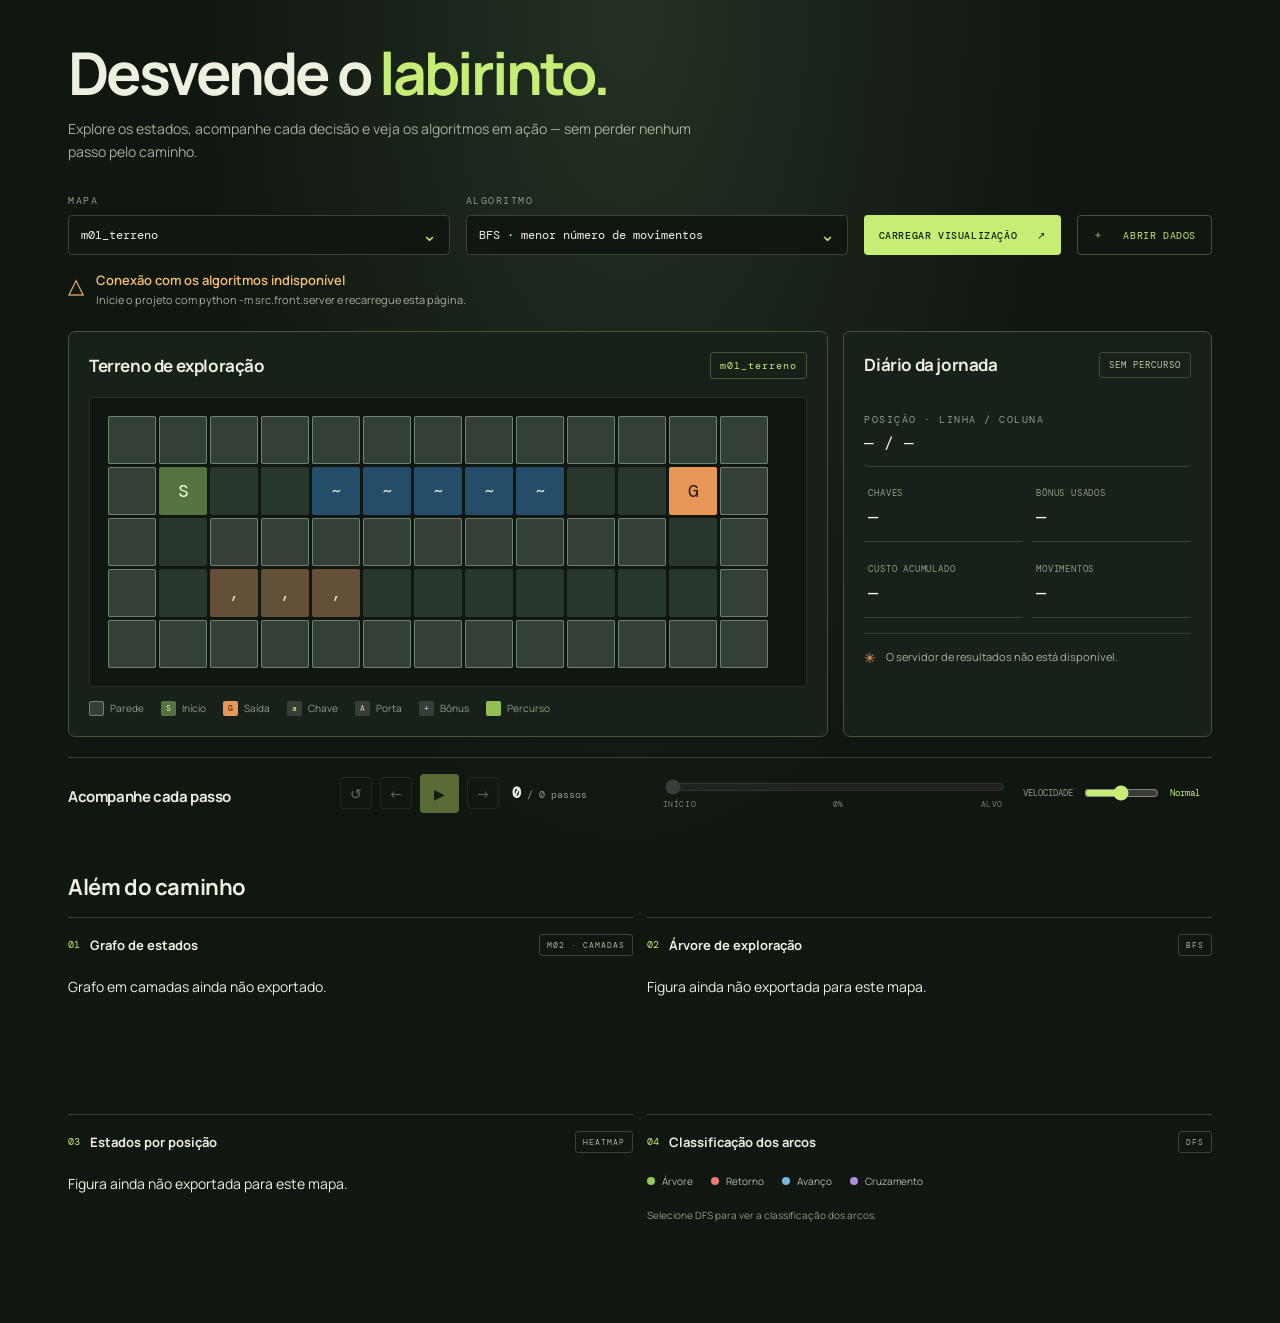
==== out/parte1/labirinto_interativo.html @ 1cf651b2 "adicionando front dos mapas" ====
<!doctype html>
<!-- [IA[  Vercel v0 - geração original da interface visual. -->
<!-- [IA[  ChatGPT (Codex) - adaptação da interface para este projeto. -->
<html lang="pt-BR">
<head>
  <meta charset="utf-8">
  <meta name="viewport" content="width=device-width, initial-scale=1">
  <meta name="theme-color" content="#111811">
  <meta name="description" content="Visualizador interativo de labirintos e algoritmos de teoria dos grafos.">
  <title>Labirintos — Explorador de Grafos</title>
  <link rel="stylesheet" href="../../src/front/style.css">
  <!-- [IA[  ChatGPT (Codex) - carregamento dos dados antes da interface. -->
  <script src="../../src/front/dados.js" defer></script>
  <script src="../../src/front/script.js" defer></script>
</head>
<body>
  <main id="inicio">
    <section class="intro">
      <div class="intro-copy"><h1>Desvende o <em>labirinto.</em></h1><p>Explore os estados, acompanhe cada decisão e veja os algoritmos em ação — sem perder nenhum passo pelo caminho.</p></div>
    </section>

    <section class="control-panel" aria-label="Controles de visualização">
      <label class="control-field"><span class="field-label">MAPA</span><span class="select-wrap"><select id="map-select" aria-label="Selecionar mapa"><option value="m01">m01</option><option value="m02">m02</option><option value="m03">m03</option><option value="m04">m04</option><option value="m05">m05</option><option value="m06">m06</option><option value="m07">m07</option><option value="m08">m08</option><option value="grupo-01">Mapa do grupo 01</option><option value="grupo-02">Mapa do grupo 02</option><option value="demo">Demonstração</option></select><span class="select-arrow">⌄</span></span></label>
      <label class="control-field"><span class="field-label">ALGORITMO</span><span class="select-wrap"><select id="algorithm-select" aria-label="Selecionar algoritmo"><option value="bfs">BFS <span>· menor número de movimentos</span></option><option value="dfs">DFS · exploração</option><option value="dijkstra">Dijkstra · menor custo</option><option value="bellman-ford">Bellman-Ford · menor custo</option></select><span class="select-arrow">⌄</span></span></label>
      <button class="button button-primary" id="load-button" type="button"><span>CARREGAR VISUALIZAÇÃO</span><span aria-hidden="true">↗</span></button>
      <label class="file-button" for="data-file">＋ <span>ABRIR DADOS</span></label><input class="sr-only" id="data-file" type="file" accept=".json,.csv,application/json,text/csv" aria-label="Abrir arquivo de dados local">
    </section>

    <div id="status-message" class="status-message" role="status" aria-live="polite"><span class="status-icon">⌁</span><span><strong>Pronto para explorar</strong><small>Selecione um mapa e carregue os dados de resultados disponíveis.</small></span></div>

    <section class="workspace" aria-label="Visualização do mapa e do percurso">
      <article class="panel map-panel"><div class="panel-heading"><h2>Terreno de exploração</h2><span class="map-chip" id="map-label">M01</span></div>
        <div id="maze-container" class="maze-container"><div class="empty-state"><span class="empty-symbol">▦</span><strong>O mapa aparecerá aqui</strong><span>Carregue os arquivos de dados para começar.</span></div></div>
        <div class="legend" aria-label="Legenda do mapa"><span><i class="legend-cell wall"></i> Parede</span><span><i class="legend-cell start">S</i> Início</span><span><i class="legend-cell goal">G</i> Saída</span><span><i class="legend-cell key">a</i> Chave</span><span><i class="legend-cell door">A</i> Porta</span><span><i class="legend-cell bonus">+</i> Bônus</span><span><i class="legend-cell path"></i> Percurso</span></div>
      </article>
      <aside class="panel stats-panel"><div class="panel-heading"><h2>Diário da jornada</h2><span class="status-tag" id="run-state">AGUARDANDO</span></div>
        <div class="current-position"><div><span class="field-label">POSIÇÃO · LINHA / COLUNA</span><strong id="position-value">— / —</strong></div></div>
        <div class="stat-grid"><div class="stat-card"><span>CHAVES</span><strong id="keys-value">—</strong></div><div class="stat-card"><span>BÔNUS USADOS</span><strong id="bonus-value">—</strong></div><div class="stat-card"><span>CUSTO ACUMULADO</span><strong id="cost-value">—</strong></div><div class="stat-card"><span>MOVIMENTOS</span><strong id="moves-value">—</strong></div></div>
        <div class="algorithm-note"><span class="note-mark">✳</span><p id="algorithm-note">Os dados reais do algoritmo serão exibidos após o carregamento.</p></div>
      </aside>
    </section>

    <section class="playback-panel" aria-label="Controles de animação"><div class="playback-title"><h2>Acompanhe cada passo</h2></div><div class="playback-controls"><button class="icon-button" id="restart-button" type="button" aria-label="Reiniciar" title="Reiniciar">↺</button><button class="icon-button" id="back-button" type="button" aria-label="Voltar um passo" title="Voltar um passo">←</button><button class="play-button" id="play-button" type="button" aria-label="Iniciar animação"><span id="play-icon">▶</span></button><button class="icon-button" id="next-button" type="button" aria-label="Avançar um passo" title="Avançar um passo">→</button><div class="step-counter"><strong id="step-value">0</strong><span> / <span id="step-total">0</span> passos</span></div></div><div class="timeline-wrap"><input id="timeline" type="range" min="0" max="0" value="0" aria-label="Progresso da animação"><div class="timeline-labels"><span>INÍCIO</span><span id="timeline-percent">0%</span><span>ALVO</span></div></div><label class="speed-control"><span>VELOCIDADE</span><input id="speed-range" type="range" min="120" max="1100" value="600" step="40" aria-label="Velocidade da animação"><span id="speed-value">Normal</span></label></section>

    <section class="visualizations" aria-label="Visualizações dos grafos"><div class="section-heading"><h2>Além do caminho</h2></div><div class="viz-grid">
      <article class="viz-card"><div class="viz-card-head"><div><span class="viz-number">01</span><h3>Grafo de estados</h3></div><span class="viz-tag">M02 · CAMADAS</span></div><div class="viz-content" id="graph-view"><div class="viz-empty">Aguardando dados do grafo de estados.</div></div></article>
      <article class="viz-card"><div class="viz-card-head"><div><span class="viz-number">02</span><h3>Árvore de exploração</h3></div><span class="viz-tag">BFS</span></div><div class="viz-content" id="tree-view"><div class="viz-empty">Aguardando dados da árvore BFS.</div></div></article>
      <article class="viz-card"><div class="viz-card-head"><div><span class="viz-number">03</span><h3>Estados por posição</h3></div><span class="viz-tag">HEATMAP</span></div><div class="viz-content" id="heatmap-view"><div class="viz-empty">Aguardando contagens de estados por casa.</div></div></article>
      <article class="viz-card"><div class="viz-card-head"><div><span class="viz-number">04</span><h3>Classificação dos arcos</h3></div><span class="viz-tag">DFS</span></div><div class="viz-content arc-legend"><span><i class="arc-dot tree"></i>Árvore</span><span><i class="arc-dot back"></i>Retorno</span><span><i class="arc-dot forward"></i>Avanço</span><span><i class="arc-dot cross"></i>Cruzamento</span><p>As classificações são apresentadas quando constarem nos resultados DFS.</p></div></article>
    </div></section>
  </main>
</body>
</html>
---- src/front/style.css ----
/* [IA[  Vercel v0 - geração original do estilo visual da interface. */
/* [IA[  ChatGPT (Codex) - adaptação do estilo visual para este projeto. */
@import url('https://fonts.googleapis.com/css2?family=DM+Mono:wght@400;500&family=Manrope:wght@400;500;600;700;800&display=swap');
:root{color-scheme:dark;--bg:#101610;--panel:#171f18;--panel2:#1b251c;--line:#303b2d;--text:#edf0df;--muted:#929c88;--lime:#c6ed75;--orange:#f1a262;--red:#fa7770;--mono:'DM Mono',monospace;--sans:'Manrope',sans-serif}*{box-sizing:border-box}body{margin:0;background:var(--bg);color:var(--text);font-family:var(--sans);font-size:14px;min-height:100vh;background-image:radial-gradient(ellipse at 49% 0%,#243124 0,transparent 46%)}button,select,input{font:inherit}button,a,select{-webkit-tap-highlight-color:transparent}.topbar{height:68px;padding:0 max(calc((100vw - 1200px)/2),28px);border-bottom:1px solid #293329;display:flex;align-items:center;justify-content:space-between}.brand{display:flex;align-items:center;gap:10px;color:var(--text);font-weight:800;font-size:13px;letter-spacing:1.8px;text-decoration:none}.brand-mark{display:grid;place-items:center;width:27px;height:27px;border:1px solid #7e9b54;color:var(--lime);font-size:18px}.brand-accent{color:var(--lime)}.top-meta,.source-link{display:flex;align-items:center;gap:10px;color:var(--muted);font:10px var(--mono);letter-spacing:1px}.live-dot{width:7px;height:7px;background:var(--lime);border-radius:50%;box-shadow:0 0 10px #c6ed75}.edition{color:var(--lime)}.source-link{color:var(--text);text-decoration:none}.source-link span{color:var(--lime)}main{max-width:1200px;margin:0 auto;padding:48px 28px 26px}.intro{display:flex;justify-content:space-between;align-items:center;margin-bottom:32px}.eyebrow,.field-label{font:10px var(--mono);color:var(--muted);letter-spacing:1.5px}.eyebrow span{color:var(--lime)}h1{font-size:clamp(38px,5vw,59px);line-height:1.06;letter-spacing:-3px;margin:13px 0 12px;font-weight:700}h1 em{color:var(--lime);font-style:normal}.intro-copy p{color:#a6b09d;margin:0;max-width:580px;line-height:1.7;font-size:14px}.explorer-badge{width:102px;height:102px;margin-right:60px;position:relative;display:grid;place-items:center;border:1px solid #495844;border-radius:50%;color:var(--lime);font-size:42px}.explorer-badge:before,.explorer-badge:after{content:'';position:absolute;width:130px;height:1px;background:#374434;transform:rotate(45deg)}.explorer-badge:after{transform:rotate(-45deg)}.badge-orbit{position:absolute;inset:10px;border:1px dashed #718458;border-radius:50%}.badge-person{z-index:1}.badge-spark{position:absolute;right:-10px;top:1px;color:var(--orange);font-size:19px}.control-panel{display:flex;align-items:end;gap:14px;padding:17px 18px;border:1px solid var(--line);background:#171f18e8;border-radius:8px}.control-field{display:flex;flex:1;flex-direction:column;gap:8px;min-width:150px}.select-wrap{position:relative}.select-wrap select{width:100%;appearance:none;background:#101710;border:1px solid #394439;border-radius:4px;padding:11px 36px 11px 12px;color:var(--text);font:12px var(--mono);outline:none}.select-wrap select:focus,.button:focus-visible,.file-button:focus-within{outline:2px solid var(--lime);outline-offset:2px}.select-arrow{position:absolute;right:13px;top:7px;color:var(--lime);pointer-events:none;font-size:18px}.button,.file-button{height:40px;border-radius:4px;display:flex;align-items:center;justify-content:center;gap:20px;padding:0 15px;font:10px var(--mono);letter-spacing:.6px;cursor:pointer;white-space:nowrap}.button-primary{background:var(--lime);color:#172014;border:0;font-weight:500}.button-primary:hover{background:#d8fa96}.file-button{border:1px solid #44523d;color:var(--lime)}.file-button:hover{background:#243024}.status-message{margin:15px 0;padding:12px 15px;display:flex;align-items:center;gap:12px;background:#1b241b;border:1px solid #33402e;border-radius:5px;color:var(--lime)}.status-message.error{border-color:#713d39;background:#281c1b;color:#ff9a8c}.status-message.warning{border-color:#705638;background:#292318;color:#f6c076}.status-icon{font-size:21px}.status-message strong,.status-message small{display:block}.status-message strong{font-size:12px;font-weight:600}.status-message small{color:#a5ae98;font-size:11px;margin-top:3px}.workspace{display:grid;grid-template-columns:minmax(0,1.65fr) minmax(270px,.8fr);gap:15px}.panel{border:1px solid var(--line);background:var(--panel);border-radius:7px}.map-panel,.stats-panel{padding:20px}.panel-heading{display:flex;justify-content:space-between;align-items:center}.panel-heading h2,.playback-title h2,.section-heading h2{font-size:17px;letter-spacing:-.4px;margin:6px 0 0}.map-chip,.status-tag,.viz-tag{font:10px var(--mono);letter-spacing:1px;padding:6px 9px;border:1px solid #46563d;color:var(--lime);border-radius:3px}.status-tag{color:#c2cbaa;border-color:#3d4937;font-size:9px}.maze-container{min-height:278px;max-height:420px;overflow:auto;margin:18px 0 14px;display:grid;place-items:center;padding:18px;background:#101610;border:1px solid #283228;border-radius:4px}.maze-grid{display:grid;gap:3px;margin:auto}.maze-cell{width:clamp(17px,2.15vw,29px);aspect-ratio:1;display:grid;place-items:center;border-radius:2px;background:#28362b;color:#d9e7c1;font:10px var(--mono);position:relative;transition:background .2s,transform .2s}.maze-cell.wall{background:#344036;color:#53604e}.maze-cell.start{background:#53743e;color:#efffc9}.maze-cell.goal{background:#e99758;color:#251a10}.maze-cell.key{background:#403e2b;color:#ffde78}.maze-cell.door{background:#543d35;color:#ffc39c}.maze-cell.bonus{background:#333c4a;color:#b4ceff}.maze-cell.path{background:#92bf57;color:#1a2815}.maze-cell.visited{background:#495b39}.maze-cell.current{outline:2px solid #fcf5d6;outline-offset:1px;z-index:1;transform:scale(1.12)}.legend{display:flex;gap:12px 17px;flex-wrap:wrap;color:var(--muted);font-size:10px}.legend>span{display:flex;align-items:center;gap:6px}.legend-cell{width:15px;height:15px;border-radius:2px;display:grid;place-items:center;background:#344036;color:var(--text);font:8px var(--mono);font-style:normal}.legend-cell.start{background:#53743e}.legend-cell.goal{background:#e99758;color:#251a10}.legend-cell.key{color:#ffde78}.legend-cell.door{color:#ffc39c}.legend-cell.bonus{color:#b4ceff}.legend-cell.path{background:#92bf57}.current-position{display:flex;align-items:center;gap:12px;background:#202a20;padding:15px;margin:20px 0 12px;border-radius:4px}.position-icon{display:grid;place-items:center;width:35px;height:35px;background:#2e4029;color:var(--lime);font-size:21px}.current-position strong{display:block;margin-top:6px;font:16px var(--mono)}.stat-grid{display:grid;grid-template-columns:1fr 1fr;gap:9px}.stat-card{padding:13px 12px;background:#131a14;border:1px solid #29342a;border-radius:4px}.stat-card span{display:block;font:9px var(--mono);letter-spacing:.8px;color:var(--muted)}.stat-card strong{display:block;margin-top:8px;font:17px var(--mono);color:var(--text)}.algorithm-note{display:flex;gap:10px;align-items:flex-start;margin-top:15px;padding-top:14px;border-top:1px solid var(--line)}.note-mark{color:var(--orange)}.algorithm-note p{margin:0;color:#aab39e;font-size:11px;line-height:1.6}.playback-panel{display:grid;grid-template-columns:1fr 1.2fr 1.35fr .75fr;align-items:center;gap:20px;padding:17px 20px;margin-top:15px}.playback-title h2{font-size:15px}.playback-controls{display:flex;align-items:center;gap:8px}.icon-button,.play-button{display:grid;place-items:center;width:32px;height:32px;border-radius:4px;border:1px solid #3b4738;background:#121912;color:var(--text);cursor:pointer}.icon-button:hover{border-color:var(--lime);color:var(--lime)}.play-button{width:39px;height:39px;background:var(--lime);border:0;color:#172014}.step-counter{margin-left:5px;color:var(--muted);font:10px var(--mono);white-space:nowrap}.step-counter strong{color:var(--text);font-size:15px}.timeline-wrap input,.speed-control input{width:100%;accent-color:var(--lime);cursor:pointer}.timeline-labels{display:flex;justify-content:space-between;color:#778171;font:8px var(--mono);letter-spacing:.6px}.speed-control{display:flex;align-items:center;gap:9px;color:var(--muted);font:9px var(--mono);white-space:nowrap}.speed-control input{max-width:75px}.speed-control>span:last-child{color:var(--lime)}.visualizations{margin-top:43px}.section-heading{display:flex;align-items:end;justify-content:space-between;margin-bottom:15px}.section-heading h2{font-size:22px}.section-heading>p{margin:0;color:var(--muted);font-size:11px}.viz-grid{display:grid;grid-template-columns:1fr 1fr;gap:14px}.viz-card{min-height:190px;padding:17px}.viz-card-head{display:flex;justify-content:space-between;align-items:center}.viz-card-head>div{display:flex;align-items:center;gap:10px}.viz-number{color:var(--lime);font:10px var(--mono)}.viz-card h3{margin:0;font-size:13px}.viz-tag{padding:5px 7px;font-size:8px;color:#a9b69a;border-color:#384438}.viz-content{min-height:115px;margin-top:13px;border-top:1px solid #2b362b;padding-top:12px;overflow:auto}.viz-empty{min-height:92px;display:grid;place-items:center;color:#788273;font-size:11px;text-align:center}.arc-legend{display:flex;gap:10px 18px;align-content:flex-start;flex-wrap:wrap}.arc-legend>span{display:flex;gap:7px;align-items:center;color:#b4bcae;font-size:10px}.arc-legend p{width:100%;font-size:10px;color:var(--muted);line-height:1.5}.arc-dot{width:8px;height:8px;border-radius:50%;background:#91c95f}.arc-dot.back{background:#ed7970}.arc-dot.forward{background:#72b9df}.arc-dot.cross{background:#b18bdc}footer{display:flex;justify-content:space-between;border-top:1px solid #293329;margin-top:33px;padding-top:15px;color:#798374;font:9px var(--mono);letter-spacing:.5px}.sr-only{position:absolute;width:1px;height:1px;padding:0;margin:-1px;overflow:hidden;clip:rect(0,0,0,0);white-space:nowrap;border:0}
@media(max-width:850px){main{padding:34px 20px 24px}.topbar{padding:0 20px}.playback-panel{grid-template-columns:1fr 1.3fr;gap:17px}.section-heading{align-items:flex-start;gap:15px;flex-direction:column}.explorer-badge{margin-right:20px}}@media(max-width:620px){.topbar{height:58px}.top-meta{display:none}.source-link{font-size:9px}main{padding:29px 14px 20px}.intro{margin-bottom:23px}.intro-copy p{max-width:90%;font-size:12px}.explorer-badge{width:67px;height:67px;margin:0;font-size:31px;flex:none}.explorer-badge:before,.explorer-badge:after{width:85px}.badge-orbit{inset:7px}.control-panel{align-items:stretch;flex-direction:column;padding:14px}.control-field{min-width:0}.button,.file-button{width:100%}.file-button{min-height:38px}.workspace{grid-template-columns:1fr}.map-panel,.stats-panel{padding:15px}.maze-container{min-height:220px;padding:12px}.maze-cell{width:clamp(16px,7vw,26px)}.playback-panel{grid-template-columns:1fr 1fr;padding:14px;gap:15px}.playback-controls{gap:5px}.timeline-wrap{grid-column:1/3}.speed-control{grid-column:1/3}.speed-control input{max-width:none}.viz-grid{grid-template-columns:1fr}.visualizations{margin-top:32px}footer{gap:8px;flex-direction:column;line-height:1.6}}
@media(prefers-reduced-motion:reduce){*,*::before,*::after{scroll-behavior:auto!important;transition:none!important;animation:none!important}}
/* [IA[  ChatGPT (Codex) - ajuste do tamanho das células e dos símbolos dos mapas reais. */
.maze-grid{--cell-size:25px;gap:3px}
.maze-cell{width:var(--cell-size);height:var(--cell-size);min-width:0}
.maze-cell{font-size:clamp(10px,calc(var(--cell-size) * .38),18px)}
.maze-container{display:block}
.maze-cell.mud{background:#635037}.maze-cell.water{background:#244d69}
.maze-cell.fountain{background:#49335f;color:#e5b9ff}
.maze-cell.conveyor{background:#3c4944;color:#f2e9bd}
.maze-cell.visited{background:#35462f}
button:disabled,input:disabled{opacity:.4;cursor:default}
.empty-state{display:grid;place-items:center;gap:14px;min-height:220px;color:var(--muted)}
@media(max-width:620px){.maze-grid{--cell-size:22px}}

/* [IA[  ChatGPT (Codex) - apresentação das figuras oficiais e das instruções locais. */
.viz-content img{display:block;max-width:100%;height:auto;margin:auto}
.front-help{border:1px solid var(--line);border-radius:6px;padding:12px 16px;margin-bottom:20px;color:var(--muted);line-height:1.6}
.front-help summary{cursor:pointer;color:var(--lime)}
.front-help pre{overflow:auto;padding:12px;background:var(--panel);font-size:12px}

/* [IA[  ChatGPT (Codex) - demarcação das paredes no visual original do mapa. */
main{padding-top:42px}
.intro{margin-bottom:30px}
.intro-copy{max-width:760px}
.intro-copy h1{margin-top:0}
.intro-copy p{max-width:650px}
.control-panel{border:0;background:transparent;border-radius:0;padding:0;gap:16px}
.status-message,.status-message.warning,.status-message.error{border:0;background:transparent;border-radius:0;padding:0;margin:16px 0 22px;align-items:flex-start}
.status-message strong{font-size:13px}
.status-message small{font-size:11px;line-height:1.5}
.panel-heading h2{margin:0}
.map-panel,.stats-panel{border-color:#405240;background:#172119}
.current-position{background:transparent;padding:12px 0;margin:18px 0 8px;border-bottom:1px solid #354637}
.stat-card{background:transparent;border:0;border-radius:0;border-bottom:1px solid #354637;padding:12px 4px}
.maze-cell.wall{box-shadow:inset 0 0 0 1px #708171}
.legend-cell.wall{background:#344036;border:1px solid #708171}
.playback-panel{border:0;background:transparent;border-radius:0;padding:16px 0 10px;margin-top:20px;border-top:1px solid #354637}
.viz-card{border-top:1px solid #354637;background:transparent;padding:16px 0;min-height:160px}
.viz-content{border-top:0;padding-top:8px}
@media(max-width:980px){.workspace{grid-template-columns:1fr}}
@media(max-width:850px){.playback-panel{grid-template-columns:1fr 1.3fr}}
@media(max-width:620px){main{padding-top:28px}.control-panel{gap:12px;padding:0}.playback-panel{padding:16px 0;grid-template-columns:1fr 1fr}.viz-card{min-height:0}}
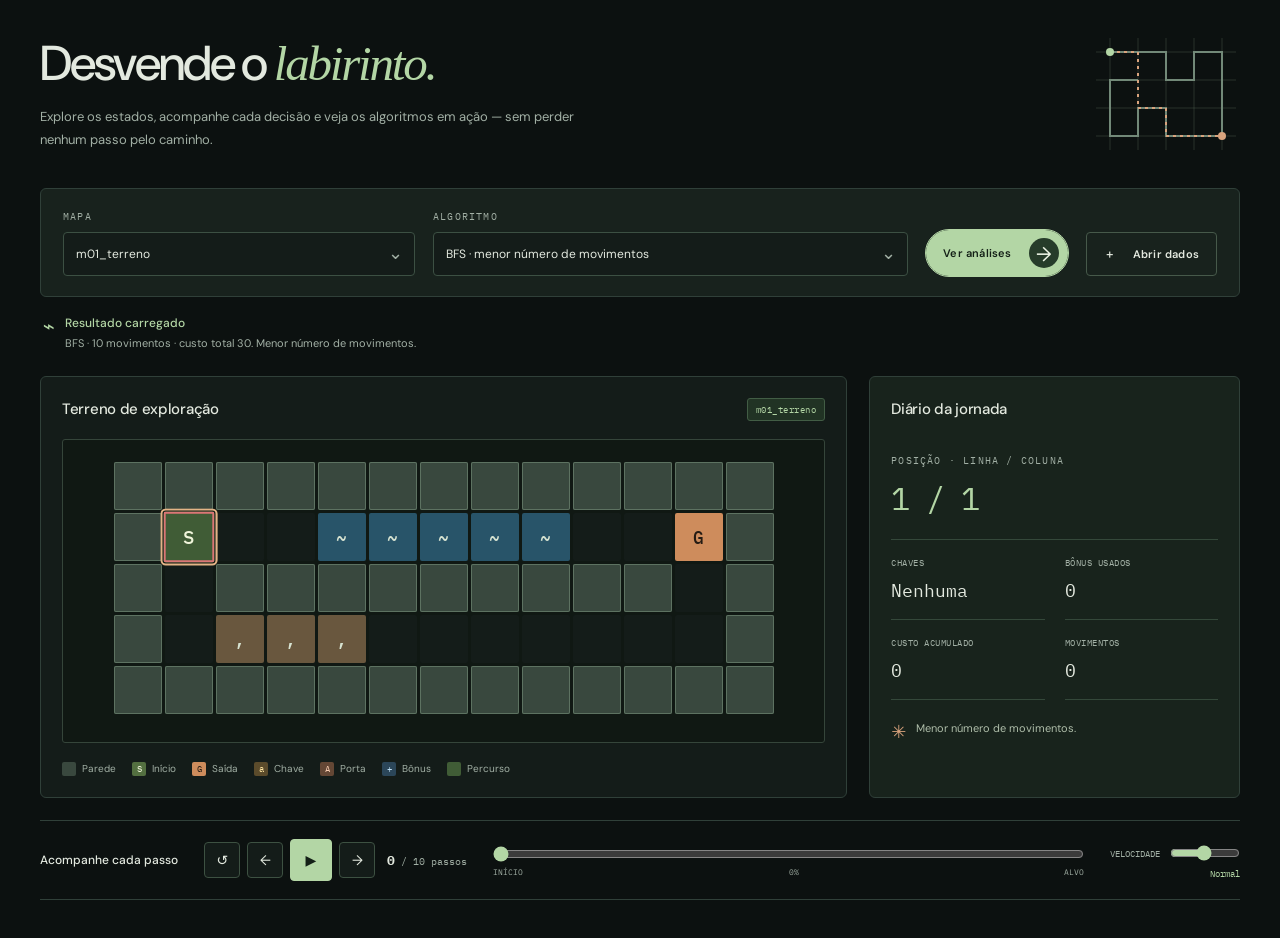
==== commit 2a290abc: "alterações no layout do front" ====
--- a/out/parte1/labirinto_interativo.html
+++ b/out/parte1/labirinto_interativo.html
@@ -1,53 +1,64 @@
-<!doctype html>
-<!-- [IA[  Vercel v0 - geração original da interface visual. -->
-<!-- [IA[  ChatGPT (Codex) - adaptação da interface para este projeto. -->
-<html lang="pt-BR">
-<head>
-  <meta charset="utf-8">
-  <meta name="viewport" content="width=device-width, initial-scale=1">
-  <meta name="theme-color" content="#111811">
-  <meta name="description" content="Visualizador interativo de labirintos e algoritmos de teoria dos grafos.">
-  <title>Labirintos — Explorador de Grafos</title>
-  <link rel="stylesheet" href="../../src/front/style.css">
-  <!-- [IA[  ChatGPT (Codex) - carregamento dos dados antes da interface. -->
-  <script src="../../src/front/dados.js" defer></script>
-  <script src="../../src/front/script.js" defer></script>
-</head>
-<body>
-  <main id="inicio">
-    <section class="intro">
-      <div class="intro-copy"><h1>Desvende o <em>labirinto.</em></h1><p>Explore os estados, acompanhe cada decisão e veja os algoritmos em ação — sem perder nenhum passo pelo caminho.</p></div>
-    </section>
-
-    <section class="control-panel" aria-label="Controles de visualização">
-      <label class="control-field"><span class="field-label">MAPA</span><span class="select-wrap"><select id="map-select" aria-label="Selecionar mapa"><option value="m01">m01</option><option value="m02">m02</option><option value="m03">m03</option><option value="m04">m04</option><option value="m05">m05</option><option value="m06">m06</option><option value="m07">m07</option><option value="m08">m08</option><option value="grupo-01">Mapa do grupo 01</option><option value="grupo-02">Mapa do grupo 02</option><option value="demo">Demonstração</option></select><span class="select-arrow">⌄</span></span></label>
-      <label class="control-field"><span class="field-label">ALGORITMO</span><span class="select-wrap"><select id="algorithm-select" aria-label="Selecionar algoritmo"><option value="bfs">BFS <span>· menor número de movimentos</span></option><option value="dfs">DFS · exploração</option><option value="dijkstra">Dijkstra · menor custo</option><option value="bellman-ford">Bellman-Ford · menor custo</option></select><span class="select-arrow">⌄</span></span></label>
-      <button class="button button-primary" id="load-button" type="button"><span>CARREGAR VISUALIZAÇÃO</span><span aria-hidden="true">↗</span></button>
-      <label class="file-button" for="data-file">＋ <span>ABRIR DADOS</span></label><input class="sr-only" id="data-file" type="file" accept=".json,.csv,application/json,text/csv" aria-label="Abrir arquivo de dados local">
-    </section>
-
-    <div id="status-message" class="status-message" role="status" aria-live="polite"><span class="status-icon">⌁</span><span><strong>Pronto para explorar</strong><small>Selecione um mapa e carregue os dados de resultados disponíveis.</small></span></div>
-
-    <section class="workspace" aria-label="Visualização do mapa e do percurso">
-      <article class="panel map-panel"><div class="panel-heading"><h2>Terreno de exploração</h2><span class="map-chip" id="map-label">M01</span></div>
-        <div id="maze-container" class="maze-container"><div class="empty-state"><span class="empty-symbol">▦</span><strong>O mapa aparecerá aqui</strong><span>Carregue os arquivos de dados para começar.</span></div></div>
-        <div class="legend" aria-label="Legenda do mapa"><span><i class="legend-cell wall"></i> Parede</span><span><i class="legend-cell start">S</i> Início</span><span><i class="legend-cell goal">G</i> Saída</span><span><i class="legend-cell key">a</i> Chave</span><span><i class="legend-cell door">A</i> Porta</span><span><i class="legend-cell bonus">+</i> Bônus</span><span><i class="legend-cell path"></i> Percurso</span></div>
-      </article>
-      <aside class="panel stats-panel"><div class="panel-heading"><h2>Diário da jornada</h2><span class="status-tag" id="run-state">AGUARDANDO</span></div>
-        <div class="current-position"><div><span class="field-label">POSIÇÃO · LINHA / COLUNA</span><strong id="position-value">— / —</strong></div></div>
-        <div class="stat-grid"><div class="stat-card"><span>CHAVES</span><strong id="keys-value">—</strong></div><div class="stat-card"><span>BÔNUS USADOS</span><strong id="bonus-value">—</strong></div><div class="stat-card"><span>CUSTO ACUMULADO</span><strong id="cost-value">—</strong></div><div class="stat-card"><span>MOVIMENTOS</span><strong id="moves-value">—</strong></div></div>
-        <div class="algorithm-note"><span class="note-mark">✳</span><p id="algorithm-note">Os dados reais do algoritmo serão exibidos após o carregamento.</p></div>
-      </aside>
-    </section>
-
-    <section class="playback-panel" aria-label="Controles de animação"><div class="playback-title"><h2>Acompanhe cada passo</h2></div><div class="playback-controls"><button class="icon-button" id="restart-button" type="button" aria-label="Reiniciar" title="Reiniciar">↺</button><button class="icon-button" id="back-button" type="button" aria-label="Voltar um passo" title="Voltar um passo">←</button><button class="play-button" id="play-button" type="button" aria-label="Iniciar animação"><span id="play-icon">▶</span></button><button class="icon-button" id="next-button" type="button" aria-label="Avançar um passo" title="Avançar um passo">→</button><div class="step-counter"><strong id="step-value">0</strong><span> / <span id="step-total">0</span> passos</span></div></div><div class="timeline-wrap"><input id="timeline" type="range" min="0" max="0" value="0" aria-label="Progresso da animação"><div class="timeline-labels"><span>INÍCIO</span><span id="timeline-percent">0%</span><span>ALVO</span></div></div><label class="speed-control"><span>VELOCIDADE</span><input id="speed-range" type="range" min="120" max="1100" value="600" step="40" aria-label="Velocidade da animação"><span id="speed-value">Normal</span></label></section>
-
-    <section class="visualizations" aria-label="Visualizações dos grafos"><div class="section-heading"><h2>Além do caminho</h2></div><div class="viz-grid">
-      <article class="viz-card"><div class="viz-card-head"><div><span class="viz-number">01</span><h3>Grafo de estados</h3></div><span class="viz-tag">M02 · CAMADAS</span></div><div class="viz-content" id="graph-view"><div class="viz-empty">Aguardando dados do grafo de estados.</div></div></article>
-      <article class="viz-card"><div class="viz-card-head"><div><span class="viz-number">02</span><h3>Árvore de exploração</h3></div><span class="viz-tag">BFS</span></div><div class="viz-content" id="tree-view"><div class="viz-empty">Aguardando dados da árvore BFS.</div></div></article>
-      <article class="viz-card"><div class="viz-card-head"><div><span class="viz-number">03</span><h3>Estados por posição</h3></div><span class="viz-tag">HEATMAP</span></div><div class="viz-content" id="heatmap-view"><div class="viz-empty">Aguardando contagens de estados por casa.</div></div></article>
-      <article class="viz-card"><div class="viz-card-head"><div><span class="viz-number">04</span><h3>Classificação dos arcos</h3></div><span class="viz-tag">DFS</span></div><div class="viz-content arc-legend"><span><i class="arc-dot tree"></i>Árvore</span><span><i class="arc-dot back"></i>Retorno</span><span><i class="arc-dot forward"></i>Avanço</span><span><i class="arc-dot cross"></i>Cruzamento</span><p>As classificações são apresentadas quando constarem nos resultados DFS.</p></div></article>
-    </div></section>
-  </main>
-</body>
-</html>
+<!doctype html>
+<!-- [IA[  Vercel v0 - geração original da interface visual. -->
+<!-- [IA[  ChatGPT (Codex) - adaptação da interface para este projeto. -->
+<html lang="pt-BR">
+<head>
+  <meta charset="utf-8">
+  <meta name="viewport" content="width=device-width, initial-scale=1">
+  <meta name="theme-color" content="#0c1110">
+  <meta name="description" content="Visualizador interativo de labirintos e algoritmos de teoria dos grafos.">
+  <title>Labirintos — Explorador de Grafos</title>
+  <link rel="stylesheet" href="../../src/front/style.css">
+  <!-- [IA[  ChatGPT (Codex) - carregamento dos dados antes da interface. -->
+  <script src="../../src/front/dados.js" defer></script>
+  <script src="../../src/front/script.js" defer></script>
+  <!-- [IA[  ChatGPT (Codex) - animação do botão baseada no componente Arrow Reveal Button do Originkit. -->
+  <script src="../../src/front/interface-motion.js" defer></script>
+</head>
+<body>
+  <main id="inicio">
+    <section class="intro">
+      <div class="intro-copy"><h1>Desvende o <em>labirinto.</em></h1><p>Explore os estados, acompanhe cada decisão e veja os algoritmos em ação — sem perder nenhum passo pelo caminho.</p></div>
+      <svg class="intro-drawing" viewBox="0 0 148 124" fill="none" aria-hidden="true">
+        <path d="M4 20h140M4 48h140M4 76h140M4 104h140M18 6v112M46 6v112M74 6v112M102 6v112M130 6v112" stroke="currentColor" opacity=".28"/>
+        <path d="M18 20h56v28h28V20h28v84H74V76H46v28H18V48h28" stroke="currentColor" stroke-width="2"/>
+        <path d="M18 20h28v56h28v28h56" stroke="#d9a37d" stroke-width="2" stroke-dasharray="3 4"/>
+        <circle cx="18" cy="20" r="4" fill="#b3d6a5"/><circle cx="130" cy="104" r="4" fill="#d9a37d"/>
+      </svg>
+    </section>
+
+    <section class="control-panel" aria-label="Controles de visualização">
+      <label class="control-field"><span class="field-label">MAPA</span><span class="select-wrap"><select id="map-select" aria-label="Selecionar mapa"><option value="m01">m01</option><option value="m02">m02</option><option value="m03">m03</option><option value="m04">m04</option><option value="m05">m05</option><option value="m06">m06</option><option value="m07">m07</option><option value="m08">m08</option><option value="grupo-01">Mapa do grupo 01</option><option value="grupo-02">Mapa do grupo 02</option><option value="demo">Demonstração</option></select><span class="select-arrow">⌄</span></span></label>
+      <label class="control-field"><span class="field-label">ALGORITMO</span><span class="select-wrap"><select id="algorithm-select" aria-label="Selecionar algoritmo"><option value="bfs">BFS · menor número de movimentos</option><option value="dfs">DFS · exploração</option><option value="dijkstra">Dijkstra · menor custo</option><option value="bellman-ford">Bellman-Ford · menor custo</option></select><span class="select-arrow">⌄</span></span></label>
+      <span class="origin-button-wrap">
+        <button class="button button-primary origin-button" id="load-button" type="button" aria-controls="analises" aria-expanded="false"><span class="origin-label">Ver análises</span><span class="origin-slot" aria-hidden="true"></span><span class="origin-badge" aria-hidden="true"></span><span class="origin-arrow" aria-hidden="true">→</span></button>
+        <span class="origin-stroke" aria-hidden="true"></span>
+      </span>
+      <label class="file-button" for="data-file">＋ <span>Abrir dados</span></label><input class="sr-only" id="data-file" type="file" accept=".json,.csv,application/json,text/csv" aria-label="Abrir arquivo de dados local">
+    </section>
+
+    <div id="status-message" class="status-message" role="status" aria-live="polite"><span class="status-icon">⌁</span><span><strong>Pronto para explorar</strong><small>Selecione um mapa e algoritmo; a visualização será atualizada automaticamente.</small></span></div>
+
+    <section class="workspace" aria-label="Visualização do mapa e do percurso">
+      <article class="panel map-panel"><div class="panel-heading"><h2>Terreno de exploração</h2><span class="map-chip" id="map-label">M01</span></div>
+        <div id="maze-container" class="maze-container"><div class="empty-state"><span class="empty-symbol">▦</span><strong>O mapa aparecerá aqui</strong><span>Carregue os arquivos de dados para começar.</span></div></div>
+        <div class="legend" aria-label="Legenda do mapa"><span><i class="legend-cell wall"></i> Parede</span><span><i class="legend-cell start">S</i> Início</span><span><i class="legend-cell goal">G</i> Saída</span><span><i class="legend-cell key">a</i> Chave</span><span><i class="legend-cell door">A</i> Porta</span><span><i class="legend-cell bonus">+</i> Bônus</span><span><i class="legend-cell path"></i> Percurso</span></div>
+      </article>
+      <aside class="panel stats-panel"><div class="panel-heading"><h2>Diário da jornada</h2></div>
+        <div class="current-position"><div><span class="field-label">POSIÇÃO · LINHA / COLUNA</span><strong id="position-value">— / —</strong></div></div>
+        <div class="stat-grid"><div class="stat-card"><span>CHAVES</span><strong id="keys-value">—</strong></div><div class="stat-card"><span>BÔNUS USADOS</span><strong id="bonus-value">—</strong></div><div class="stat-card"><span>CUSTO ACUMULADO</span><strong id="cost-value">—</strong></div><div class="stat-card"><span>MOVIMENTOS</span><strong id="moves-value">—</strong></div></div>
+        <div class="algorithm-note"><span class="note-mark">✳</span><p id="algorithm-note">Os dados reais do algoritmo serão exibidos após o carregamento.</p></div>
+      </aside>
+    </section>
+
+    <section class="playback-panel" aria-label="Controles de animação"><div class="playback-title"><h2>Acompanhe cada passo</h2></div><div class="playback-controls"><button class="icon-button" id="restart-button" type="button" aria-label="Reiniciar" title="Reiniciar">↺</button><button class="icon-button" id="back-button" type="button" aria-label="Voltar um passo" title="Voltar um passo">←</button><button class="play-button" id="play-button" type="button" aria-label="Iniciar animação"><span id="play-icon">▶</span></button><button class="icon-button" id="next-button" type="button" aria-label="Avançar um passo" title="Avançar um passo">→</button><div class="step-counter"><strong id="step-value">0</strong><span> / <span id="step-total">0</span> passos</span></div></div><div class="timeline-wrap"><input id="timeline" type="range" min="0" max="0" value="0" aria-label="Progresso da animação"><div class="timeline-labels"><span>INÍCIO</span><span id="timeline-percent">0%</span><span>ALVO</span></div></div><label class="speed-control"><span>VELOCIDADE</span><input id="speed-range" type="range" min="120" max="1100" value="600" step="40" aria-label="Velocidade da animação"><span id="speed-value">Normal</span></label></section>
+
+    <section class="visualizations" id="analises" tabindex="-1" aria-label="Visualizações dos grafos" hidden><div class="section-heading"><h2>Além do caminho</h2></div><div class="viz-grid">
+      <article class="viz-card"><div class="viz-card-head"><div><span class="viz-number">01</span><h3>Camadas do grafo de estados</h3></div><span class="viz-tag" id="graph-tag">CAMADAS</span></div><div class="viz-content" id="graph-view"><div class="viz-empty">Aguardando dados do grafo de estados.</div></div></article>
+      <article class="viz-card"><div class="viz-card-head"><div><span class="viz-number">02</span><h3>Árvore de exploração</h3></div><span class="viz-tag">BFS</span></div><div class="viz-content" id="tree-view"><div class="viz-empty">Aguardando dados da árvore BFS.</div></div></article>
+      <article class="viz-card"><div class="viz-card-head"><div><span class="viz-number">03</span><h3>Estados por posição</h3></div><span class="viz-tag">HEATMAP</span></div><div class="viz-content" id="heatmap-view"><div class="viz-empty">Aguardando contagens de estados por casa.</div></div></article>
+      <article class="viz-card"><div class="viz-card-head"><div><span class="viz-number">04</span><h3>Classificação dos arcos</h3></div><span class="viz-tag">DFS</span></div><div class="viz-content arc-legend"><span><i class="arc-dot tree"></i>Árvore</span><span><i class="arc-dot back"></i>Retorno</span><span><i class="arc-dot forward"></i>Avanço</span><span><i class="arc-dot cross"></i>Cruzamento</span><p>As classificações são apresentadas quando constarem nos resultados DFS.</p></div></article>
+    </div></section>
+  </main>
+</body>
+</html>
--- a/src/front/style.css
+++ b/src/front/style.css
@@ -1,47 +1,296 @@
-/* [IA[  Vercel v0 - geração original do estilo visual da interface. */
-/* [IA[  ChatGPT (Codex) - adaptação do estilo visual para este projeto. */
-@import url('https://fonts.googleapis.com/css2?family=DM+Mono:wght@400;500&family=Manrope:wght@400;500;600;700;800&display=swap');
-:root{color-scheme:dark;--bg:#101610;--panel:#171f18;--panel2:#1b251c;--line:#303b2d;--text:#edf0df;--muted:#929c88;--lime:#c6ed75;--orange:#f1a262;--red:#fa7770;--mono:'DM Mono',monospace;--sans:'Manrope',sans-serif}*{box-sizing:border-box}body{margin:0;background:var(--bg);color:var(--text);font-family:var(--sans);font-size:14px;min-height:100vh;background-image:radial-gradient(ellipse at 49% 0%,#243124 0,transparent 46%)}button,select,input{font:inherit}button,a,select{-webkit-tap-highlight-color:transparent}.topbar{height:68px;padding:0 max(calc((100vw - 1200px)/2),28px);border-bottom:1px solid #293329;display:flex;align-items:center;justify-content:space-between}.brand{display:flex;align-items:center;gap:10px;color:var(--text);font-weight:800;font-size:13px;letter-spacing:1.8px;text-decoration:none}.brand-mark{display:grid;place-items:center;width:27px;height:27px;border:1px solid #7e9b54;color:var(--lime);font-size:18px}.brand-accent{color:var(--lime)}.top-meta,.source-link{display:flex;align-items:center;gap:10px;color:var(--muted);font:10px var(--mono);letter-spacing:1px}.live-dot{width:7px;height:7px;background:var(--lime);border-radius:50%;box-shadow:0 0 10px #c6ed75}.edition{color:var(--lime)}.source-link{color:var(--text);text-decoration:none}.source-link span{color:var(--lime)}main{max-width:1200px;margin:0 auto;padding:48px 28px 26px}.intro{display:flex;justify-content:space-between;align-items:center;margin-bottom:32px}.eyebrow,.field-label{font:10px var(--mono);color:var(--muted);letter-spacing:1.5px}.eyebrow span{color:var(--lime)}h1{font-size:clamp(38px,5vw,59px);line-height:1.06;letter-spacing:-3px;margin:13px 0 12px;font-weight:700}h1 em{color:var(--lime);font-style:normal}.intro-copy p{color:#a6b09d;margin:0;max-width:580px;line-height:1.7;font-size:14px}.explorer-badge{width:102px;height:102px;margin-right:60px;position:relative;display:grid;place-items:center;border:1px solid #495844;border-radius:50%;color:var(--lime);font-size:42px}.explorer-badge:before,.explorer-badge:after{content:'';position:absolute;width:130px;height:1px;background:#374434;transform:rotate(45deg)}.explorer-badge:after{transform:rotate(-45deg)}.badge-orbit{position:absolute;inset:10px;border:1px dashed #718458;border-radius:50%}.badge-person{z-index:1}.badge-spark{position:absolute;right:-10px;top:1px;color:var(--orange);font-size:19px}.control-panel{display:flex;align-items:end;gap:14px;padding:17px 18px;border:1px solid var(--line);background:#171f18e8;border-radius:8px}.control-field{display:flex;flex:1;flex-direction:column;gap:8px;min-width:150px}.select-wrap{position:relative}.select-wrap select{width:100%;appearance:none;background:#101710;border:1px solid #394439;border-radius:4px;padding:11px 36px 11px 12px;color:var(--text);font:12px var(--mono);outline:none}.select-wrap select:focus,.button:focus-visible,.file-button:focus-within{outline:2px solid var(--lime);outline-offset:2px}.select-arrow{position:absolute;right:13px;top:7px;color:var(--lime);pointer-events:none;font-size:18px}.button,.file-button{height:40px;border-radius:4px;display:flex;align-items:center;justify-content:center;gap:20px;padding:0 15px;font:10px var(--mono);letter-spacing:.6px;cursor:pointer;white-space:nowrap}.button-primary{background:var(--lime);color:#172014;border:0;font-weight:500}.button-primary:hover{background:#d8fa96}.file-button{border:1px solid #44523d;color:var(--lime)}.file-button:hover{background:#243024}.status-message{margin:15px 0;padding:12px 15px;display:flex;align-items:center;gap:12px;background:#1b241b;border:1px solid #33402e;border-radius:5px;color:var(--lime)}.status-message.error{border-color:#713d39;background:#281c1b;color:#ff9a8c}.status-message.warning{border-color:#705638;background:#292318;color:#f6c076}.status-icon{font-size:21px}.status-message strong,.status-message small{display:block}.status-message strong{font-size:12px;font-weight:600}.status-message small{color:#a5ae98;font-size:11px;margin-top:3px}.workspace{display:grid;grid-template-columns:minmax(0,1.65fr) minmax(270px,.8fr);gap:15px}.panel{border:1px solid var(--line);background:var(--panel);border-radius:7px}.map-panel,.stats-panel{padding:20px}.panel-heading{display:flex;justify-content:space-between;align-items:center}.panel-heading h2,.playback-title h2,.section-heading h2{font-size:17px;letter-spacing:-.4px;margin:6px 0 0}.map-chip,.status-tag,.viz-tag{font:10px var(--mono);letter-spacing:1px;padding:6px 9px;border:1px solid #46563d;color:var(--lime);border-radius:3px}.status-tag{color:#c2cbaa;border-color:#3d4937;font-size:9px}.maze-container{min-height:278px;max-height:420px;overflow:auto;margin:18px 0 14px;display:grid;place-items:center;padding:18px;background:#101610;border:1px solid #283228;border-radius:4px}.maze-grid{display:grid;gap:3px;margin:auto}.maze-cell{width:clamp(17px,2.15vw,29px);aspect-ratio:1;display:grid;place-items:center;border-radius:2px;background:#28362b;color:#d9e7c1;font:10px var(--mono);position:relative;transition:background .2s,transform .2s}.maze-cell.wall{background:#344036;color:#53604e}.maze-cell.start{background:#53743e;color:#efffc9}.maze-cell.goal{background:#e99758;color:#251a10}.maze-cell.key{background:#403e2b;color:#ffde78}.maze-cell.door{background:#543d35;color:#ffc39c}.maze-cell.bonus{background:#333c4a;color:#b4ceff}.maze-cell.path{background:#92bf57;color:#1a2815}.maze-cell.visited{background:#495b39}.maze-cell.current{outline:2px solid #fcf5d6;outline-offset:1px;z-index:1;transform:scale(1.12)}.legend{display:flex;gap:12px 17px;flex-wrap:wrap;color:var(--muted);font-size:10px}.legend>span{display:flex;align-items:center;gap:6px}.legend-cell{width:15px;height:15px;border-radius:2px;display:grid;place-items:center;background:#344036;color:var(--text);font:8px var(--mono);font-style:normal}.legend-cell.start{background:#53743e}.legend-cell.goal{background:#e99758;color:#251a10}.legend-cell.key{color:#ffde78}.legend-cell.door{color:#ffc39c}.legend-cell.bonus{color:#b4ceff}.legend-cell.path{background:#92bf57}.current-position{display:flex;align-items:center;gap:12px;background:#202a20;padding:15px;margin:20px 0 12px;border-radius:4px}.position-icon{display:grid;place-items:center;width:35px;height:35px;background:#2e4029;color:var(--lime);font-size:21px}.current-position strong{display:block;margin-top:6px;font:16px var(--mono)}.stat-grid{display:grid;grid-template-columns:1fr 1fr;gap:9px}.stat-card{padding:13px 12px;background:#131a14;border:1px solid #29342a;border-radius:4px}.stat-card span{display:block;font:9px var(--mono);letter-spacing:.8px;color:var(--muted)}.stat-card strong{display:block;margin-top:8px;font:17px var(--mono);color:var(--text)}.algorithm-note{display:flex;gap:10px;align-items:flex-start;margin-top:15px;padding-top:14px;border-top:1px solid var(--line)}.note-mark{color:var(--orange)}.algorithm-note p{margin:0;color:#aab39e;font-size:11px;line-height:1.6}.playback-panel{display:grid;grid-template-columns:1fr 1.2fr 1.35fr .75fr;align-items:center;gap:20px;padding:17px 20px;margin-top:15px}.playback-title h2{font-size:15px}.playback-controls{display:flex;align-items:center;gap:8px}.icon-button,.play-button{display:grid;place-items:center;width:32px;height:32px;border-radius:4px;border:1px solid #3b4738;background:#121912;color:var(--text);cursor:pointer}.icon-button:hover{border-color:var(--lime);color:var(--lime)}.play-button{width:39px;height:39px;background:var(--lime);border:0;color:#172014}.step-counter{margin-left:5px;color:var(--muted);font:10px var(--mono);white-space:nowrap}.step-counter strong{color:var(--text);font-size:15px}.timeline-wrap input,.speed-control input{width:100%;accent-color:var(--lime);cursor:pointer}.timeline-labels{display:flex;justify-content:space-between;color:#778171;font:8px var(--mono);letter-spacing:.6px}.speed-control{display:flex;align-items:center;gap:9px;color:var(--muted);font:9px var(--mono);white-space:nowrap}.speed-control input{max-width:75px}.speed-control>span:last-child{color:var(--lime)}.visualizations{margin-top:43px}.section-heading{display:flex;align-items:end;justify-content:space-between;margin-bottom:15px}.section-heading h2{font-size:22px}.section-heading>p{margin:0;color:var(--muted);font-size:11px}.viz-grid{display:grid;grid-template-columns:1fr 1fr;gap:14px}.viz-card{min-height:190px;padding:17px}.viz-card-head{display:flex;justify-content:space-between;align-items:center}.viz-card-head>div{display:flex;align-items:center;gap:10px}.viz-number{color:var(--lime);font:10px var(--mono)}.viz-card h3{margin:0;font-size:13px}.viz-tag{padding:5px 7px;font-size:8px;color:#a9b69a;border-color:#384438}.viz-content{min-height:115px;margin-top:13px;border-top:1px solid #2b362b;padding-top:12px;overflow:auto}.viz-empty{min-height:92px;display:grid;place-items:center;color:#788273;font-size:11px;text-align:center}.arc-legend{display:flex;gap:10px 18px;align-content:flex-start;flex-wrap:wrap}.arc-legend>span{display:flex;gap:7px;align-items:center;color:#b4bcae;font-size:10px}.arc-legend p{width:100%;font-size:10px;color:var(--muted);line-height:1.5}.arc-dot{width:8px;height:8px;border-radius:50%;background:#91c95f}.arc-dot.back{background:#ed7970}.arc-dot.forward{background:#72b9df}.arc-dot.cross{background:#b18bdc}footer{display:flex;justify-content:space-between;border-top:1px solid #293329;margin-top:33px;padding-top:15px;color:#798374;font:9px var(--mono);letter-spacing:.5px}.sr-only{position:absolute;width:1px;height:1px;padding:0;margin:-1px;overflow:hidden;clip:rect(0,0,0,0);white-space:nowrap;border:0}
-@media(max-width:850px){main{padding:34px 20px 24px}.topbar{padding:0 20px}.playback-panel{grid-template-columns:1fr 1.3fr;gap:17px}.section-heading{align-items:flex-start;gap:15px;flex-direction:column}.explorer-badge{margin-right:20px}}@media(max-width:620px){.topbar{height:58px}.top-meta{display:none}.source-link{font-size:9px}main{padding:29px 14px 20px}.intro{margin-bottom:23px}.intro-copy p{max-width:90%;font-size:12px}.explorer-badge{width:67px;height:67px;margin:0;font-size:31px;flex:none}.explorer-badge:before,.explorer-badge:after{width:85px}.badge-orbit{inset:7px}.control-panel{align-items:stretch;flex-direction:column;padding:14px}.control-field{min-width:0}.button,.file-button{width:100%}.file-button{min-height:38px}.workspace{grid-template-columns:1fr}.map-panel,.stats-panel{padding:15px}.maze-container{min-height:220px;padding:12px}.maze-cell{width:clamp(16px,7vw,26px)}.playback-panel{grid-template-columns:1fr 1fr;padding:14px;gap:15px}.playback-controls{gap:5px}.timeline-wrap{grid-column:1/3}.speed-control{grid-column:1/3}.speed-control input{max-width:none}.viz-grid{grid-template-columns:1fr}.visualizations{margin-top:32px}footer{gap:8px;flex-direction:column;line-height:1.6}}
-@media(prefers-reduced-motion:reduce){*,*::before,*::after{scroll-behavior:auto!important;transition:none!important;animation:none!important}}
-/* [IA[  ChatGPT (Codex) - ajuste do tamanho das células e dos símbolos dos mapas reais. */
-.maze-grid{--cell-size:25px;gap:3px}
-.maze-cell{width:var(--cell-size);height:var(--cell-size);min-width:0}
-.maze-cell{font-size:clamp(10px,calc(var(--cell-size) * .38),18px)}
-.maze-container{display:block}
-.maze-cell.mud{background:#635037}.maze-cell.water{background:#244d69}
-.maze-cell.fountain{background:#49335f;color:#e5b9ff}
-.maze-cell.conveyor{background:#3c4944;color:#f2e9bd}
-.maze-cell.visited{background:#35462f}
-button:disabled,input:disabled{opacity:.4;cursor:default}
-.empty-state{display:grid;place-items:center;gap:14px;min-height:220px;color:var(--muted)}
-@media(max-width:620px){.maze-grid{--cell-size:22px}}
-
-/* [IA[  ChatGPT (Codex) - apresentação das figuras oficiais e das instruções locais. */
-.viz-content img{display:block;max-width:100%;height:auto;margin:auto}
-.front-help{border:1px solid var(--line);border-radius:6px;padding:12px 16px;margin-bottom:20px;color:var(--muted);line-height:1.6}
-.front-help summary{cursor:pointer;color:var(--lime)}
-.front-help pre{overflow:auto;padding:12px;background:var(--panel);font-size:12px}
-
-/* [IA[  ChatGPT (Codex) - demarcação das paredes no visual original do mapa. */
-main{padding-top:42px}
-.intro{margin-bottom:30px}
-.intro-copy{max-width:760px}
-.intro-copy h1{margin-top:0}
-.intro-copy p{max-width:650px}
-.control-panel{border:0;background:transparent;border-radius:0;padding:0;gap:16px}
-.status-message,.status-message.warning,.status-message.error{border:0;background:transparent;border-radius:0;padding:0;margin:16px 0 22px;align-items:flex-start}
-.status-message strong{font-size:13px}
-.status-message small{font-size:11px;line-height:1.5}
-.panel-heading h2{margin:0}
-.map-panel,.stats-panel{border-color:#405240;background:#172119}
-.current-position{background:transparent;padding:12px 0;margin:18px 0 8px;border-bottom:1px solid #354637}
-.stat-card{background:transparent;border:0;border-radius:0;border-bottom:1px solid #354637;padding:12px 4px}
-.maze-cell.wall{box-shadow:inset 0 0 0 1px #708171}
-.legend-cell.wall{background:#344036;border:1px solid #708171}
-.playback-panel{border:0;background:transparent;border-radius:0;padding:16px 0 10px;margin-top:20px;border-top:1px solid #354637}
-.viz-card{border-top:1px solid #354637;background:transparent;padding:16px 0;min-height:160px}
-.viz-content{border-top:0;padding-top:8px}
-@media(max-width:980px){.workspace{grid-template-columns:1fr}}
-@media(max-width:850px){.playback-panel{grid-template-columns:1fr 1.3fr}}
-@media(max-width:620px){main{padding-top:28px}.control-panel{gap:12px;padding:0}.playback-panel{padding:16px 0;grid-template-columns:1fr 1fr}.viz-card{min-height:0}}
+/* [IA[  Vercel v0 - geração original da interface visual que antecedeu esta reformulação. */
+/* [IA[  ChatGPT (Codex) - integração do tema escuro e da animação do botão Originkit ao projeto. */
+/* Reformulação visual: caderno cartográfico escuro. Integrações e scripts preservados. */
+@import url('https://fonts.googleapis.com/css2?family=DM+Sans:wght@400;500;600;700&family=IBM+Plex+Mono:wght@400;500&display=swap');
+
+:root {
+  color-scheme: dark;
+  --bg: #0c1110;
+  --panel: #141c19;
+  --panel2: #1b2520;
+  --line: #304039;
+  --text: #e3e9df;
+  --muted: #a2b0a5;
+  --lime: #b3d6a5;
+  --orange: #d9a37d;
+  --red: #f09c90;
+  --sans: 'DM Sans', system-ui, sans-serif;
+  --mono: 'IBM Plex Mono', ui-monospace, monospace;
+}
+* { box-sizing: border-box; }
+body { margin: 0; min-height: 100vh; background: var(--bg); color: var(--text); font: 14px/1.5 var(--sans); }
+button, select, input { font: inherit; }
+button, select, label[for], input[type=range] { -webkit-tap-highlight-color: transparent; }
+button, select, input[type=range], .file-button { cursor: pointer; }
+a { color: inherit; }
+:focus-visible { outline: 3px solid #d9a37d; outline-offset: 4px; }
+main { max-width: 1264px; margin: auto; padding: 32px 32px 38px; }
+.intro { display: flex; justify-content: space-between; align-items: center; gap: 32px; margin-bottom: 32px; }
+.intro-copy { max-width: 690px; }
+.field-label { font: 10px/1.5 var(--mono); letter-spacing: 1.2px; color: var(--muted); }
+h1 { margin: 0 0 13px; font-size: clamp(32px, 4vw, 49px); font-weight: 500; line-height: 1.12; letter-spacing: -2.2px; }
+h1 em { font-family: Georgia, serif; font-weight: 400; color: var(--lime); }
+.intro-copy p { max-width: 570px; margin: 0; font-size: 13px; color: var(--muted); line-height: 1.8; }
+.intro-drawing { flex: 0 0 148px; width: 148px; height: 124px; color: #728978; }
+.control-panel { display: grid; grid-template-columns: minmax(150px, 1fr) minmax(220px, 1.35fr) auto auto; gap: 18px; align-items: end; padding: 20px 22px; background: #18221d; border: 1px solid var(--line); border-radius: 6px; }
+.control-field { display: flex; flex-direction: column; min-width: 0; gap: 8px; }
+.select-wrap { position: relative; display: block; }
+.select-wrap select { width: 100%; min-height: 44px; appearance: none; background: var(--panel); color: var(--text); border: 1px solid #3c5043; border-radius: 4px; padding: 10px 32px 10px 12px; font-size: 12px; }
+.select-arrow { position: absolute; right: 12px; top: 8px; font-size: 18px; color: var(--muted); pointer-events: none; }
+.button, .file-button { min-height: 44px; border-radius: 4px; display: inline-flex; align-items: center; justify-content: center; gap: 18px; padding: 0 17px; font-size: 11px; font-weight: 600; letter-spacing: .2px; white-space: nowrap; transition: background .16s, border-color .16s; }
+.button-primary { border: 1px solid var(--lime); background: var(--lime); color: #141c19; }
+.button-primary:hover { background: #c5e4b8; }
+.file-button { border: 1px solid #46594a; color: var(--text); }
+.file-button:hover { background: var(--panel); border-color: var(--lime); }
+.status-message { display: flex; align-items: flex-start; gap: 10px; margin: 17px 0 23px; padding: 0 3px; color: var(--lime); }
+.status-message strong, .status-message small { display: block; }
+.status-message strong { font-size: 12px; font-weight: 500; }
+.status-message small { margin-top: 3px; color: var(--muted); font-size: 11px; line-height: 1.6; overflow-wrap: anywhere; }
+.status-icon { font-size: 20px; line-height: 1.2; }
+.status-message.error { color: var(--red); }
+.status-message.warning { color: #e7bc84; }
+.workspace { display: grid; grid-template-columns: minmax(0, 1.85fr) minmax(280px, .85fr); gap: 22px; align-items: stretch; }
+.panel { min-width: 0; border: 1px solid var(--line); background: var(--panel); border-radius: 6px; }
+.map-panel, .stats-panel { padding: 21px; }
+.panel-heading { display: flex; align-items: center; justify-content: space-between; flex-wrap: wrap; gap: 12px; }
+h2, h3 { font-weight: 500; }
+.panel-heading h2 { font-size: 15px; letter-spacing: -.3px; margin: 0; }
+.map-chip, .viz-tag { font: 9px/1.5 var(--mono); letter-spacing: .5px; }
+.map-chip { max-width: 100%; overflow-wrap: anywhere; color: var(--lime); padding: 4px 8px; border: 1px solid #425d45; border-radius: 3px; background: #213324; }
+.maze-container { min-height: 304px; max-height: 490px; overflow: auto; margin: 18px 0; padding: 22px; border: 1px solid #35453a; border-radius: 3px; background-color: #101813; background-image: radial-gradient(#35463b 0.6px, transparent 0.6px); background-size: 12px 12px; scrollbar-color: #577260 #101813; }
+.maze-grid { --cell-size: 25px; display: grid; gap: 3px; width: max-content; margin: auto; }
+.maze-cell { width: var(--cell-size); height: var(--cell-size); min-width: 0; display: grid; place-items: center; position: relative; border-radius: 2px; background: #141c19; color: #d7e3d1; font: 500 clamp(10px, calc(var(--cell-size) * .38), 18px) var(--mono); transition: background .18s, transform .18s; }
+.maze-cell.wall { background: #39483e; box-shadow: inset 0 0 0 1px #5d7261; }
+.maze-cell.start { background: #536f40; color: #f0f5db; }
+.maze-cell.goal { background: #ce8c5c; color: white; }
+.maze-cell.key { background: #5b4b2b; color: #ffe6a1; }
+.maze-cell.door { background: #644735; color: #f8ccb0; }
+.maze-cell.bonus { background: #2b4659; color: #bfdff4; }
+.maze-cell.mud { background: #69573e; }
+.maze-cell.water { background: #285469; }
+.maze-cell.fountain { background: #513a64; color: #e4c3f4; }
+.maze-cell.conveyor { background: #3d4c3c; color: #d8e5c4; }
+.maze-cell.path, .maze-cell.visited { background: #405c36; }
+.maze-cell.current { outline: 2px solid #e3b486; outline-offset: 1px; z-index: 1; transform: scale(1.06); }
+.empty-state { min-height: 258px; display: flex; flex-direction: column; justify-content: center; align-items: center; gap: 10px; color: var(--muted); text-align: center; font-size: 12px; }
+.empty-symbol { font-size: 34px; color: #799372; }
+.empty-state strong { font-weight: 500; color: var(--text); }
+.legend { display: flex; flex-wrap: wrap; gap: 10px 16px; color: var(--muted); font-size: 10px; }
+.legend>span { display: inline-flex; align-items: center; gap: 6px; }
+.legend-cell { display: grid; place-items: center; width: 14px; height: 14px; border-radius: 2px; font: normal 9px var(--mono); background: #101813; }
+.legend-cell.wall { background: #39483e; }
+.legend-cell.start { background: #536f40; color: #f0f5db; }
+.legend-cell.goal { background: #ce8c5c; color: white; }
+.legend-cell.key { background: #5b4b2b; color: #ffe6a1; }
+.legend-cell.door { background: #644735; color: #f8ccb0; }
+.legend-cell.bonus { background: #2b4659; color: #bfdff4; }
+.legend-cell.path { background: #405c36; }
+.stats-panel { background: #18231c; }
+.current-position { padding: 24px 0 22px; margin: 5px 0 0; border-bottom: 1px solid #34483a; }
+.current-position strong { display: block; margin-top: 9px; color: var(--lime); font: 32px/1.2 var(--mono); letter-spacing: -1.5px; }
+.stat-grid { display: grid; grid-template-columns: 1fr 1fr; column-gap: 20px; }
+.stat-card { min-width: 0; padding: 16px 0; border-bottom: 1px solid #34483a; }
+.stat-card span { display: block; font: 9px/1.5 var(--mono); letter-spacing: .5px; color: var(--muted); }
+.stat-card strong { display: block; margin-top: 8px; font: 18px/1.4 var(--mono); overflow-wrap: anywhere; }
+.algorithm-note { display: flex; align-items: flex-start; gap: 10px; margin-top: 19px; }
+.note-mark { color: var(--orange); font-size: 18px; }
+.algorithm-note p { color: #aebda9; font-size: 11px; line-height: 1.8; margin: 0; }
+.playback-panel { display: grid; grid-template-columns: auto auto minmax(110px, 1fr) auto; gap: 26px; align-items: center; border-block: 1px solid var(--line); margin-top: 22px; padding: 18px 0; }
+.playback-title h2 { font-size: 12px; margin: 0; }
+.playback-controls { display: flex; align-items: center; gap: 7px; }
+.icon-button, .play-button { display: grid; place-items: center; width: 36px; height: 36px; border: 1px solid #3d5142; border-radius: 4px; background: var(--panel); color: var(--text); }
+.icon-button:hover { background: #293d2d; border-color: #82a57c; }
+.play-button { width: 42px; height: 42px; color: white; background: var(--lime); border-color: var(--lime); }
+.play-button:hover { background: #c5e4b8; }
+.step-counter { margin-left: 5px; color: var(--muted); font: 10px var(--mono); white-space: nowrap; }
+.step-counter strong { color: var(--text); font-size: 13px; }
+.timeline-wrap { min-width: 0; }
+.timeline-wrap input, .speed-control input { width: 100%; min-height: 24px; accent-color: var(--lime); margin: 0; vertical-align: middle; }
+.timeline-labels { display: flex; justify-content: space-between; color: var(--muted); font: 8px/1.5 var(--mono); }
+.speed-control { display: grid; grid-template-columns: auto 70px; gap: 3px 10px; align-items: center; color: var(--muted); font: 9px var(--mono); }
+.speed-control>span:last-child { grid-column: 2; text-align: right; color: var(--lime); }
+button:disabled, input:disabled { opacity: .4; cursor: default; }
+.visualizations { margin-top: 36px; scroll-margin-top: 20px; }
+.visualizations[hidden] { display: none; }
+.section-heading { margin-bottom: 19px; }
+.section-heading h2 { font-size: 22px; letter-spacing: -.7px; margin: 0; }
+.viz-grid { display: grid; grid-template-columns: 1fr 1fr; gap: 0 28px; }
+.viz-card { min-width: 0; padding: 19px 0; }
+.viz-card-head, .viz-card-head>div { display: flex; align-items: center; gap: 12px; }
+.viz-card-head { justify-content: space-between; }
+.viz-number { color: var(--orange); font: 10px var(--mono); }
+.viz-card h3 { margin: 0; font-size: 13px; }
+.viz-tag { color: var(--muted); text-align: right; }
+.viz-content { min-height: 120px; margin-top: 16px; padding: 16px; border-radius: 3px; border: 1px dashed #3b5040; overflow: auto; color: var(--muted); font-size: 11px; background: #121b15; }
+.viz-content img { display: block; max-width: 100%; height: auto; margin: auto; }
+/* [IA[  ChatGPT (Codex) - resume visualmente as camadas exportadas para cada mapa. */
+.layer-summary { margin: 0 0 14px; color: var(--text); font: 10px/1.6 var(--mono); }
+.layer-list { display: grid; gap: 9px; }
+.layer-row { display: grid; grid-template-columns: minmax(88px, auto) minmax(50px, 1fr) auto; gap: 10px; align-items: center; font: 10px/1.5 var(--mono); }
+.layer-name { color: var(--lime); }
+.layer-track { height: 7px; background: var(--line); }
+.layer-fill { display: block; height: 100%; background: var(--lime); }
+.layer-size { text-align: right; white-space: nowrap; }
+.viz-empty { min-height: 86px; display: grid; place-items: center; text-align: center; }
+.arc-legend { display: flex; flex-wrap: wrap; gap: 12px 22px; align-content: center; }
+.arc-legend>span { display: flex; align-items: center; gap: 7px; font-size: 10px; }
+.arc-legend p { width: 100%; margin: 0; font-size: 10px; line-height: 1.7; }
+.arc-dot { width: 7px; height: 7px; border-radius: 50%; background: #9dbf7e; }
+.arc-dot.back { background: #e3b486; }
+.arc-dot.forward { background: #80b6d3; }
+.arc-dot.cross { background: #b49bcc; }
+.sr-only { position: absolute; width: 1px; height: 1px; padding: 0; margin: -1px; overflow: hidden; clip: rect(0,0,0,0); white-space: nowrap; border: 0; }
+/* O input permanece acessível por teclado junto ao botão de importação. */
+.control-panel:has(#data-file:focus-visible) .file-button { outline: 3px solid var(--orange); outline-offset: 3px; }
+.front-help { padding: 14px; border: 1px solid var(--line); color: var(--muted); }
+.front-help summary { cursor: pointer; color: var(--lime); }
+.front-help pre { overflow: auto; }
+@media (max-width: 1060px) {
+  .control-panel { grid-template-columns: 1fr 1.4fr; gap: 14px; }
+  .playback-panel { grid-template-columns: auto 1fr auto; gap: 20px; }
+  .playback-title { display: none; }
+}
+@media (max-width: 760px) {
+  main { padding: 28px 20px; }
+  .intro-drawing { width: 108px; flex-basis: 108px; }
+  .workspace { grid-template-columns: minmax(0, 1fr); gap: 16px; }
+  .stats-panel { display: grid; grid-template-columns: 1fr 1.7fr; gap: 8px 24px; }
+  .stats-panel .panel-heading, .algorithm-note { grid-column: 1 / -1; }
+  .current-position { border-bottom: 0; align-content: center; padding: 16px 0; }
+  .stat-card { padding: 10px 0; }
+  .playback-panel { grid-template-columns: 1fr auto; }
+  .timeline-wrap { grid-column: 1 / -1; grid-row: 2; }
+  .viz-grid { gap: 0 20px; }
+}
+@media (max-width: 480px) {
+  main { padding: 26px 16px; }
+  .intro { margin-bottom: 24px; }
+  .intro-drawing { display: none; }
+  h1 { letter-spacing: -1.3px; font-size: 34px; }
+  .intro-copy p { font-size: 12px; }
+  .control-panel { padding: 16px; grid-template-columns: minmax(0, 1fr); gap: 13px; }
+  .button, .file-button { width: 100%; }
+  .map-panel, .stats-panel { padding: 16px; }
+  .maze-container { padding: 14px; min-height: 260px; }
+  .stats-panel { display: block; }
+  .current-position { border-bottom: 1px solid #34483a; }
+  .stat-card { padding: 15px 0; }
+  .playback-panel { gap: 16px 8px; }
+  .speed-control { grid-template-columns: 72px; }
+  .speed-control>span:last-child { grid-column: 1; }
+  .playback-controls { gap: 5px; }
+  .icon-button { width: 34px; height: 40px; }
+  .play-button { width: 40px; height: 40px; }
+  .step-counter { font-size: 9px; margin-left: 3px; }
+  .viz-grid { grid-template-columns: minmax(0, 1fr); }
+  .viz-content { min-height: 112px; }
+  .file-button { min-height: 44px; }
+}
+@media (prefers-reduced-motion: reduce) {
+  *, *::before, *::after { scroll-behavior: auto !important; animation: none !important; transition: none !important; }
+}
+
+/* Contrastes específicos da paleta escura. */
+.button-primary, .play-button { color: #142017; }
+.button-primary:hover, .play-button:hover { background: #c5e4b8; }
+.maze-cell.goal, .legend-cell.goal { color: #251b13; }
+.select-wrap select { color-scheme: dark; }
+::selection { background: #a6c796; color: #142017; }
+
+/* Arrow Reveal Button — Originkit.
+   Port do componente fornecido pelo usuário: camadas, cobertura circular,
+   deslocamento central, rotação de 45°, pressão 0.97 e curva originais.
+   React/Motion substituídos por geometria DOM e transições CSS locais. */
+.origin-button-wrap {
+  display: inline-flex;
+  position: relative;
+  min-width: 0;
+  align-self: end;
+}
+.origin-button {
+  flex: 1 1 auto;
+  position: relative;
+  overflow: hidden;
+  isolation: isolate;
+  justify-content: space-between;
+  min-height: 46px;
+  padding: 7px 8px 7px 17px;
+  gap: 18px;
+  border: 0;
+  border-radius: 23px;
+  user-select: none;
+  transition: transform .46s cubic-bezier(.44,0,.56,1), background .2s;
+}
+.origin-button:hover { background: var(--lime); }
+.origin-label { position: relative; z-index: 1; transition: transform .46s cubic-bezier(.44,0,.56,1); }
+.origin-slot { display: block; flex: none; width: 30px; height: 30px; }
+.origin-badge, .origin-arrow { position: absolute; pointer-events: none; }
+.origin-badge {
+  z-index: 2;
+  width: 30px;
+  height: 30px;
+  right: 8px;
+  top: 8px;
+  border-radius: 50%;
+  background: #263c2a;
+  transform-origin: center;
+  transition: transform .46s cubic-bezier(.44,0,.56,1);
+}
+.origin-arrow {
+  display: grid;
+  place-items: center;
+  z-index: 3;
+  width: 18px;
+  height: 18px;
+  right: 14px;
+  top: 14px;
+  font: 20px/1 var(--sans);
+  color: #ecf4e5;
+  transition: transform .46s cubic-bezier(.44,0,.56,1);
+}
+.origin-stroke {
+  position: absolute;
+  inset: -1px;
+  z-index: 4;
+  border: 1px solid #b3d6a5;
+  border-radius: 24px;
+  pointer-events: none;
+  transition: transform .46s cubic-bezier(.44,0,.56,1);
+}
+.origin-ready:focus-within .origin-badge { transform: scale(var(--origin-cover, 1)); }
+.origin-ready:focus-within .origin-arrow { transform: translateX(var(--origin-travel, 0px)) rotate(45deg); }
+.origin-ready:focus-within .origin-label { transform: translateX(-8px); }
+.origin-button:active, .origin-button:active + .origin-stroke { transform: scale(.97); }
+@media (hover: hover) and (pointer: fine) {
+  .origin-ready:hover .origin-badge { transform: scale(var(--origin-cover, 1)); }
+  .origin-ready:hover .origin-arrow { transform: translateX(var(--origin-travel, 0px)) rotate(45deg); }
+  .origin-ready:hover .origin-label { transform: translateX(-8px); }
+}
+
+/* Animações complementares próprias — não são componentes do Originkit.
+   O conteúdo permanece visível se o JavaScript estiver indisponível. */
+@keyframes interface-arrive {
+  from { opacity: 0; transform: translateY(12px); }
+  to { opacity: 1; transform: translateY(0); }
+}
+@media (prefers-reduced-motion: no-preference) {
+  .intro, .control-panel, .workspace, .playback-panel, .visualizations {
+    animation: interface-arrive .6s cubic-bezier(.2,.7,.2,1) both;
+  }
+  .control-panel { animation-delay: .06s; }
+  .workspace { animation-delay: .12s; }
+  .playback-panel { animation-delay: .18s; }
+  .visualizations { animation-delay: .24s; }
+  .icon-button, .play-button, .file-button {
+    transition: transform .2s ease, background .2s ease, border-color .2s ease;
+  }
+  .icon-button:active:not(:disabled), .play-button:active:not(:disabled), .file-button:active { transform: scale(.96); }
+}
+@media (max-width: 480px) {
+  .origin-button-wrap { width: 100%; }
+  .origin-button { min-height: 46px; }
+}
+@media (prefers-reduced-motion: reduce) {
+  .origin-ready .origin-badge, .origin-ready .origin-arrow, .origin-ready .origin-label,
+  .origin-button:active, .origin-button:active + .origin-stroke { transform: none !important; }
+}
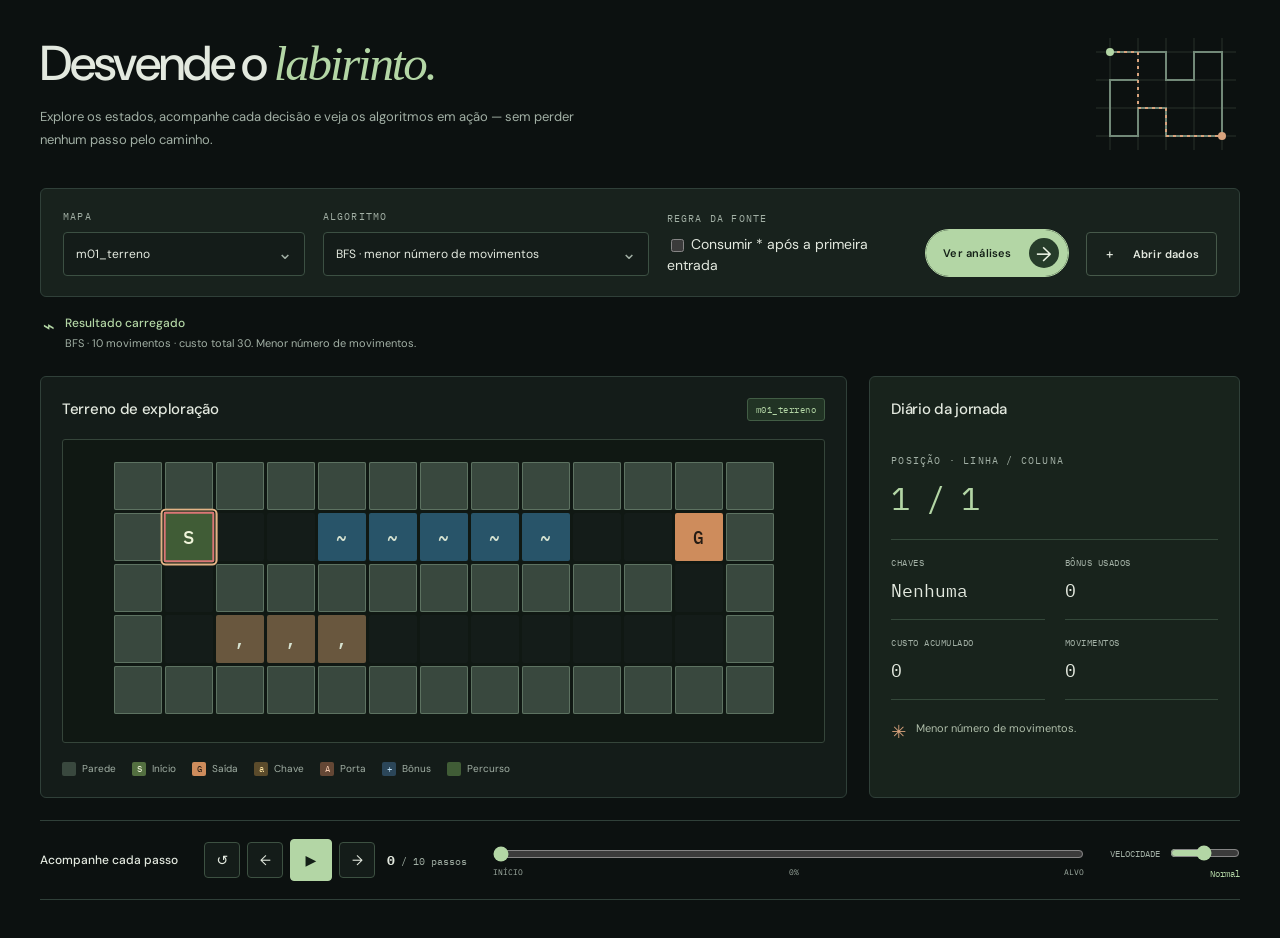
==== commit 79d5d501: "AJUSTES E INCLUSÃO DE CORREÇÕES PARTE 1" ====
--- a/out/parte1/labirinto_interativo.html
+++ b/out/parte1/labirinto_interativo.html
@@ -30,6 +30,8 @@
     <section class="control-panel" aria-label="Controles de visualização">
       <label class="control-field"><span class="field-label">MAPA</span><span class="select-wrap"><select id="map-select" aria-label="Selecionar mapa"><option value="m01">m01</option><option value="m02">m02</option><option value="m03">m03</option><option value="m04">m04</option><option value="m05">m05</option><option value="m06">m06</option><option value="m07">m07</option><option value="m08">m08</option><option value="grupo-01">Mapa do grupo 01</option><option value="grupo-02">Mapa do grupo 02</option><option value="demo">Demonstração</option></select><span class="select-arrow">⌄</span></span></label>
       <label class="control-field"><span class="field-label">ALGORITMO</span><span class="select-wrap"><select id="algorithm-select" aria-label="Selecionar algoritmo"><option value="bfs">BFS · menor número de movimentos</option><option value="dfs">DFS · exploração</option><option value="dijkstra">Dijkstra · menor custo</option><option value="bellman-ford">Bellman-Ford · menor custo</option></select><span class="select-arrow">⌄</span></span></label>
+      <!-- [IA] ChatGPT (Codex) - controle para comparar a regra da fonte consumível. -->
+      <label class="control-field"><span class="field-label">REGRA DA FONTE</span><span><input id="source-consumivel" type="checkbox"> Consumir * após a primeira entrada</span></label>
       <span class="origin-button-wrap">
         <button class="button button-primary origin-button" id="load-button" type="button" aria-controls="analises" aria-expanded="false"><span class="origin-label">Ver análises</span><span class="origin-slot" aria-hidden="true"></span><span class="origin-badge" aria-hidden="true"></span><span class="origin-arrow" aria-hidden="true">→</span></button>
         <span class="origin-stroke" aria-hidden="true"></span>
--- a/src/front/style.css
+++ b/src/front/style.css
@@ -32,8 +32,9 @@
 h1 em { font-family: Georgia, serif; font-weight: 400; color: var(--lime); }
 .intro-copy p { max-width: 570px; margin: 0; font-size: 13px; color: var(--muted); line-height: 1.8; }
 .intro-drawing { flex: 0 0 148px; width: 148px; height: 124px; color: #728978; }
-.control-panel { display: grid; grid-template-columns: minmax(150px, 1fr) minmax(220px, 1.35fr) auto auto; gap: 18px; align-items: end; padding: 20px 22px; background: #18221d; border: 1px solid var(--line); border-radius: 6px; }
+.control-panel { display: grid; grid-template-columns: minmax(150px, 1fr) minmax(220px, 1.35fr) minmax(180px, 1fr) auto auto; gap: 18px; align-items: end; padding: 20px 22px; background: #18221d; border: 1px solid var(--line); border-radius: 6px; }
 .control-field { display: flex; flex-direction: column; min-width: 0; gap: 8px; }
+.control-field input[type="checkbox"] { accent-color: var(--lime); vertical-align: middle; }
 .select-wrap { position: relative; display: block; }
 .select-wrap select { width: 100%; min-height: 44px; appearance: none; background: var(--panel); color: var(--text); border: 1px solid #3c5043; border-radius: 4px; padding: 10px 32px 10px 12px; font-size: 12px; }
 .select-arrow { position: absolute; right: 12px; top: 8px; font-size: 18px; color: var(--muted); pointer-events: none; }
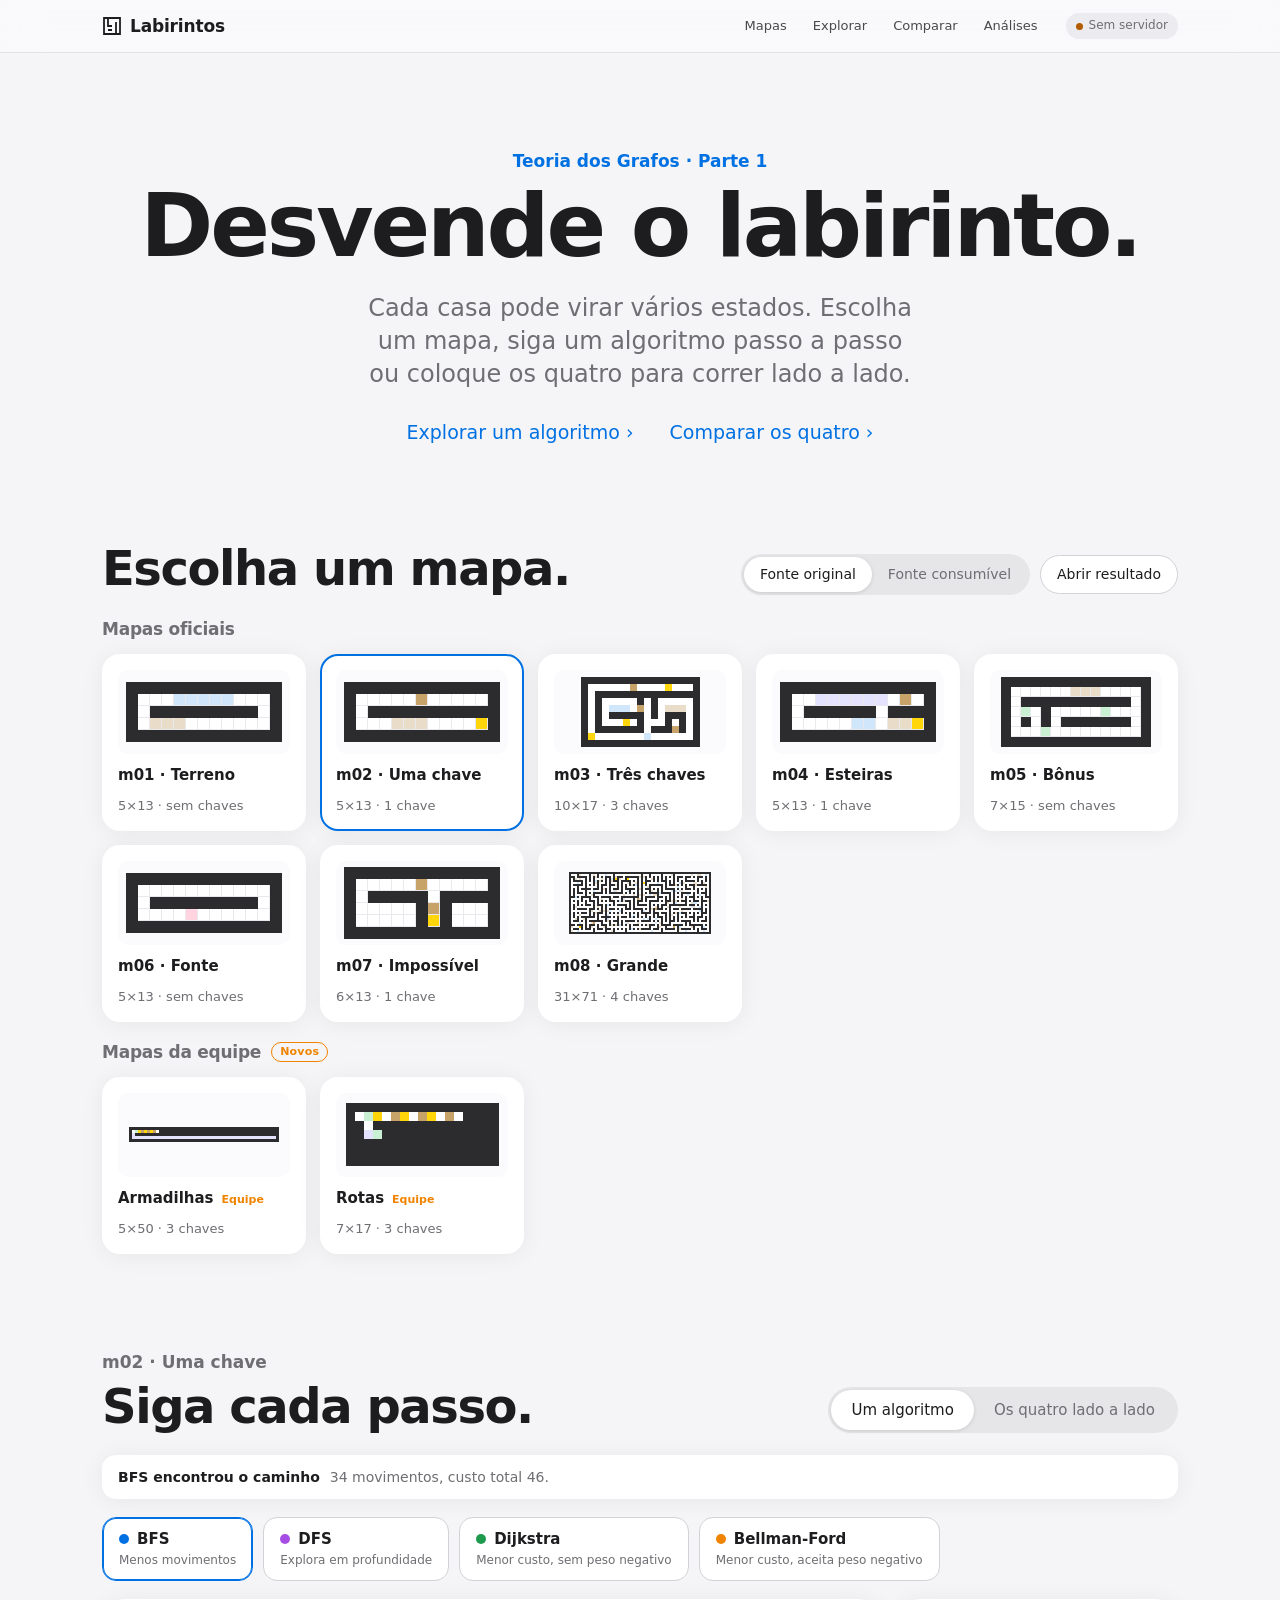
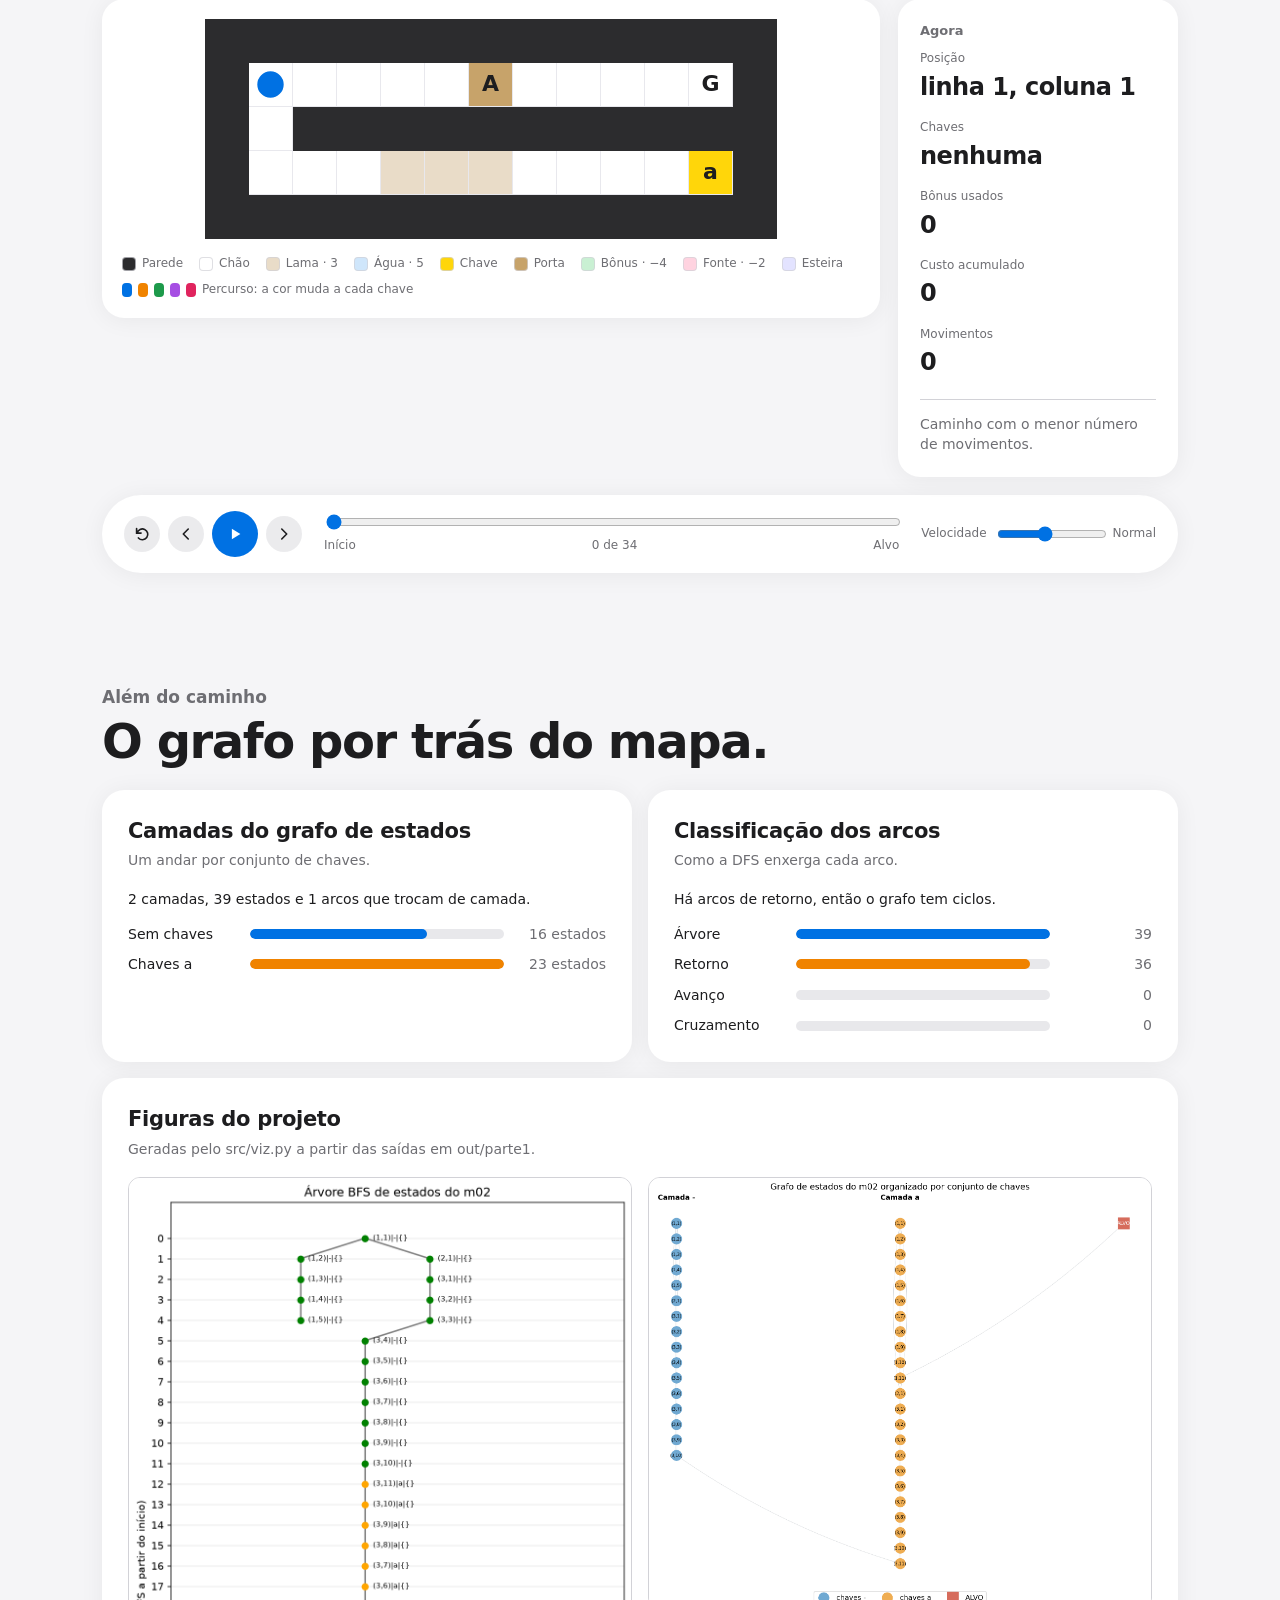
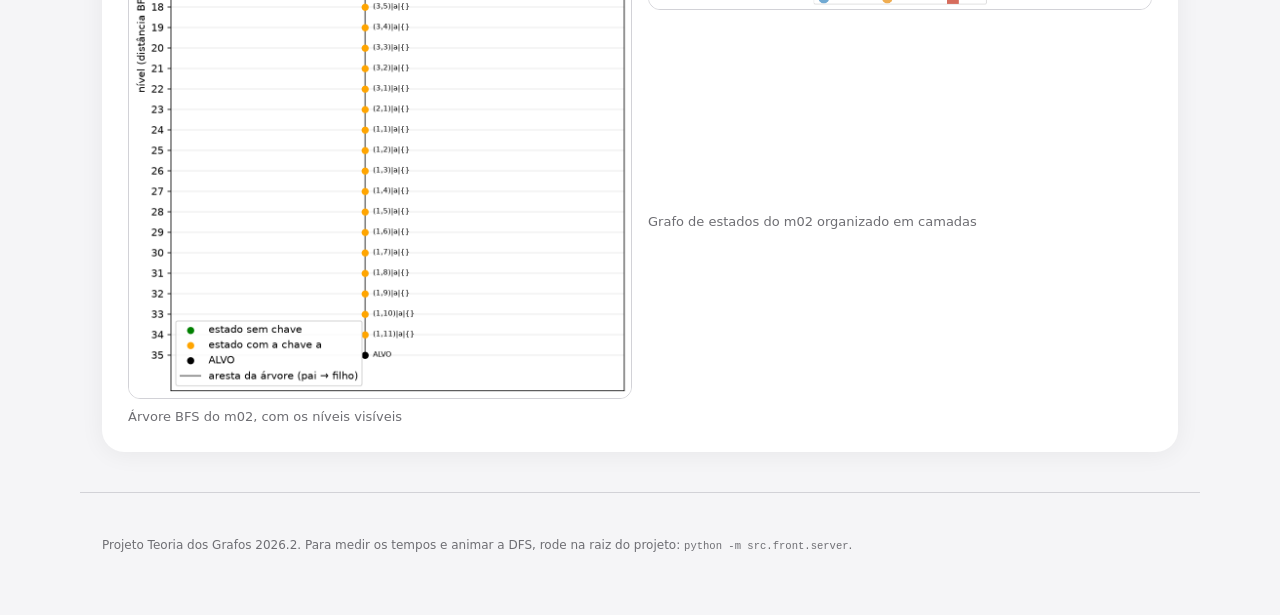
==== commit 511e9fa7: "Refactor CSS for new visual design: implement light theme, update variables, and enhance layout resp" ====
--- a/out/parte1/labirinto_interativo.html
+++ b/out/parte1/labirinto_interativo.html
@@ -1,66 +1,154 @@
 <!doctype html>
-<!-- [IA[  Vercel v0 - geração original da interface visual. -->
-<!-- [IA[  ChatGPT (Codex) - adaptação da interface para este projeto. -->
+<!-- [IA] Claude – nova interface (layout, comparação dos quatro algoritmos e galeria de mapas) a partir da versão do grupo. -->
 <html lang="pt-BR">
 <head>
   <meta charset="utf-8">
   <meta name="viewport" content="width=device-width, initial-scale=1">
-  <meta name="theme-color" content="#0c1110">
-  <meta name="description" content="Visualizador interativo de labirintos e algoritmos de teoria dos grafos.">
-  <title>Labirintos — Explorador de Grafos</title>
+  <meta name="color-scheme" content="light dark">
+  <meta name="description" content="Explore os labirintos do projeto de Teoria dos Grafos e compare BFS, DFS, Dijkstra e Bellman-Ford.">
+  <title>Labirintos</title>
   <link rel="stylesheet" href="../../src/front/style.css">
-  <!-- [IA[  ChatGPT (Codex) - carregamento dos dados antes da interface. -->
   <script src="../../src/front/dados.js" defer></script>
   <script src="../../src/front/script.js" defer></script>
-  <!-- [IA[  ChatGPT (Codex) - animação do botão baseada no componente Arrow Reveal Button do Originkit. -->
-  <script src="../../src/front/interface-motion.js" defer></script>
 </head>
 <body>
+  <header class="nav">
+    <div class="nav-inner">
+      <a class="brand" href="#inicio" aria-label="Labirintos, início">
+        <svg viewBox="0 0 20 20" aria-hidden="true"><path d="M2 2h16v16H2zM6 2v8h4M14 6v12M6 14h4" fill="none" stroke="currentColor" stroke-width="1.8"/></svg>
+        <span>Labirintos</span>
+      </a>
+      <nav class="nav-links" aria-label="Seções">
+        <a href="#mapas">Mapas</a>
+        <a href="#palco" data-mode-link="single">Explorar</a>
+        <a href="#palco" data-mode-link="compare">Comparar</a>
+        <a href="#analises">Análises</a>
+      </nav>
+      <span class="server-pill" id="server-pill" title="Situação do servidor de resultados"><i></i><span>Conectando</span></span>
+    </div>
+  </header>
+
   <main id="inicio">
-    <section class="intro">
-      <div class="intro-copy"><h1>Desvende o <em>labirinto.</em></h1><p>Explore os estados, acompanhe cada decisão e veja os algoritmos em ação — sem perder nenhum passo pelo caminho.</p></div>
-      <svg class="intro-drawing" viewBox="0 0 148 124" fill="none" aria-hidden="true">
-        <path d="M4 20h140M4 48h140M4 76h140M4 104h140M18 6v112M46 6v112M74 6v112M102 6v112M130 6v112" stroke="currentColor" opacity=".28"/>
-        <path d="M18 20h56v28h28V20h28v84H74V76H46v28H18V48h28" stroke="currentColor" stroke-width="2"/>
-        <path d="M18 20h28v56h28v28h56" stroke="#d9a37d" stroke-width="2" stroke-dasharray="3 4"/>
-        <circle cx="18" cy="20" r="4" fill="#b3d6a5"/><circle cx="130" cy="104" r="4" fill="#d9a37d"/>
-      </svg>
+    <section class="hero">
+      <p class="eyebrow">Teoria dos Grafos · Parte 1</p>
+      <h1>Desvende o labirinto.</h1>
+      <p class="hero-sub">Cada casa pode virar vários estados. Escolha um mapa, siga um algoritmo passo a passo ou coloque os quatro para correr lado a lado.</p>
+      <div class="hero-links">
+        <a class="link-cta" href="#palco" data-mode-link="single">Explorar um algoritmo <span aria-hidden="true">›</span></a>
+        <a class="link-cta" href="#palco" data-mode-link="compare">Comparar os quatro <span aria-hidden="true">›</span></a>
+      </div>
     </section>
 
-    <section class="control-panel" aria-label="Controles de visualização">
-      <label class="control-field"><span class="field-label">MAPA</span><span class="select-wrap"><select id="map-select" aria-label="Selecionar mapa"><option value="m01">m01</option><option value="m02">m02</option><option value="m03">m03</option><option value="m04">m04</option><option value="m05">m05</option><option value="m06">m06</option><option value="m07">m07</option><option value="m08">m08</option><option value="grupo-01">Mapa do grupo 01</option><option value="grupo-02">Mapa do grupo 02</option><option value="demo">Demonstração</option></select><span class="select-arrow">⌄</span></span></label>
-      <label class="control-field"><span class="field-label">ALGORITMO</span><span class="select-wrap"><select id="algorithm-select" aria-label="Selecionar algoritmo"><option value="bfs">BFS · menor número de movimentos</option><option value="dfs">DFS · exploração</option><option value="dijkstra">Dijkstra · menor custo</option><option value="bellman-ford">Bellman-Ford · menor custo</option></select><span class="select-arrow">⌄</span></span></label>
-      <!-- [IA] ChatGPT (Codex) - controle para comparar a regra da fonte consumível. -->
-      <label class="control-field"><span class="field-label">REGRA DA FONTE</span><span><input id="source-consumivel" type="checkbox"> Consumir * após a primeira entrada</span></label>
-      <span class="origin-button-wrap">
-        <button class="button button-primary origin-button" id="load-button" type="button" aria-controls="analises" aria-expanded="false"><span class="origin-label">Ver análises</span><span class="origin-slot" aria-hidden="true"></span><span class="origin-badge" aria-hidden="true"></span><span class="origin-arrow" aria-hidden="true">→</span></button>
-        <span class="origin-stroke" aria-hidden="true"></span>
-      </span>
-      <label class="file-button" for="data-file">＋ <span>Abrir dados</span></label><input class="sr-only" id="data-file" type="file" accept=".json,.csv,application/json,text/csv" aria-label="Abrir arquivo de dados local">
+    <section class="maps" id="mapas" aria-labelledby="mapas-titulo">
+      <div class="section-head">
+        <h2 id="mapas-titulo">Escolha um mapa.</h2>
+        <div class="toolbar">
+          <div class="segmented" role="radiogroup" aria-label="Regra da fonte de energia">
+            <button type="button" role="radio" aria-checked="true" data-fonte="false">Fonte original</button>
+            <button type="button" role="radio" aria-checked="false" data-fonte="true">Fonte consumível</button>
+          </div>
+          <label class="ghost-button" for="data-file">Abrir resultado</label>
+          <input class="sr-only" id="data-file" type="file" accept=".csv,.txt,.json,text/csv,text/plain,application/json">
+        </div>
+      </div>
+      <h3 class="group-title">Mapas oficiais</h3>
+      <div class="map-row" id="mapas-oficiais" role="listbox" aria-label="Mapas oficiais"></div>
+      <h3 class="group-title">Mapas da equipe <span class="badge">Novos</span></h3>
+      <div class="map-row" id="mapas-equipe" role="listbox" aria-label="Mapas da equipe"></div>
     </section>
 
-    <div id="status-message" class="status-message" role="status" aria-live="polite"><span class="status-icon">⌁</span><span><strong>Pronto para explorar</strong><small>Selecione um mapa e algoritmo; a visualização será atualizada automaticamente.</small></span></div>
+    <section class="stage-section" id="palco" aria-labelledby="palco-titulo">
+      <div class="section-head">
+        <div>
+          <p class="eyebrow" id="palco-mapa">—</p>
+          <h2 id="palco-titulo">Siga cada passo.</h2>
+        </div>
+        <div class="segmented segmented-large" role="radiogroup" aria-label="Modo de visualização">
+          <button type="button" role="radio" aria-checked="true" data-mode="single">Um algoritmo</button>
+          <button type="button" role="radio" aria-checked="false" data-mode="compare">Os quatro lado a lado</button>
+        </div>
+      </div>
 
-    <section class="workspace" aria-label="Visualização do mapa e do percurso">
-      <article class="panel map-panel"><div class="panel-heading"><h2>Terreno de exploração</h2><span class="map-chip" id="map-label">M01</span></div>
-        <div id="maze-container" class="maze-container"><div class="empty-state"><span class="empty-symbol">▦</span><strong>O mapa aparecerá aqui</strong><span>Carregue os arquivos de dados para começar.</span></div></div>
-        <div class="legend" aria-label="Legenda do mapa"><span><i class="legend-cell wall"></i> Parede</span><span><i class="legend-cell start">S</i> Início</span><span><i class="legend-cell goal">G</i> Saída</span><span><i class="legend-cell key">a</i> Chave</span><span><i class="legend-cell door">A</i> Porta</span><span><i class="legend-cell bonus">+</i> Bônus</span><span><i class="legend-cell path"></i> Percurso</span></div>
-      </article>
-      <aside class="panel stats-panel"><div class="panel-heading"><h2>Diário da jornada</h2></div>
-        <div class="current-position"><div><span class="field-label">POSIÇÃO · LINHA / COLUNA</span><strong id="position-value">— / —</strong></div></div>
-        <div class="stat-grid"><div class="stat-card"><span>CHAVES</span><strong id="keys-value">—</strong></div><div class="stat-card"><span>BÔNUS USADOS</span><strong id="bonus-value">—</strong></div><div class="stat-card"><span>CUSTO ACUMULADO</span><strong id="cost-value">—</strong></div><div class="stat-card"><span>MOVIMENTOS</span><strong id="moves-value">—</strong></div></div>
-        <div class="algorithm-note"><span class="note-mark">✳</span><p id="algorithm-note">Os dados reais do algoritmo serão exibidos após o carregamento.</p></div>
-      </aside>
+      <div id="status-message" class="status" role="status" aria-live="polite"><strong>Carregando</strong><span>Lendo os mapas do projeto.</span></div>
+
+      <div class="mode" id="modo-single">
+        <div class="alg-pills" role="radiogroup" aria-label="Algoritmo" id="alg-pills"></div>
+        <div class="stage">
+          <figure class="stage-map">
+            <div class="canvas-wrap" id="single-wrap"><canvas id="single-canvas" aria-label="Mapa com o percurso do algoritmo"></canvas></div>
+            <figcaption class="legend" id="legenda"></figcaption>
+          </figure>
+          <aside class="journal" aria-label="Estado atual">
+            <p class="journal-title">Agora</p>
+            <dl class="facts">
+              <div><dt>Posição</dt><dd id="position-value">—</dd></div>
+              <div><dt>Chaves</dt><dd id="keys-value">—</dd></div>
+              <div><dt>Bônus usados</dt><dd id="bonus-value">—</dd></div>
+              <div><dt>Custo acumulado</dt><dd id="cost-value">—</dd></div>
+              <div><dt id="moves-label">Movimentos</dt><dd id="moves-value">—</dd></div>
+            </dl>
+            <p class="journal-note" id="algorithm-note">O resultado do algoritmo aparece aqui.</p>
+          </aside>
+        </div>
+      </div>
+
+      <div class="mode" id="modo-compare" hidden>
+        <div class="race" id="race"></div>
+        <div class="scoreboard" aria-labelledby="placar-titulo">
+          <div class="score-head">
+            <h3 id="placar-titulo">Quem foi mais rápido?</h3>
+            <p id="placar-nota">Tempo de execução de cada algoritmo, medido no servidor.</p>
+          </div>
+          <div class="highlights" id="destaques"></div>
+          <ol class="bars" id="barras"></ol>
+          <p class="fineprint">O tempo conta só o algoritmo: o grafo de estados é montado uma vez antes da medição. A animação anda um passo por vez para todos, então ela mostra o tamanho de cada percurso, não o tempo.</p>
+        </div>
+      </div>
+
+      <div class="player" aria-label="Controles de animação">
+        <div class="player-buttons">
+          <button class="round" id="restart-button" type="button" aria-label="Voltar ao início" title="Voltar ao início"><svg viewBox="0 0 20 20" aria-hidden="true"><path d="M4 4v5h5M4.6 9A6 6 0 1 1 6 14.4" fill="none" stroke="currentColor" stroke-width="1.8" stroke-linecap="round"/></svg></button>
+          <button class="round" id="back-button" type="button" aria-label="Passo anterior" title="Passo anterior"><svg viewBox="0 0 20 20" aria-hidden="true"><path d="M12.5 4.5 7 10l5.5 5.5" fill="none" stroke="currentColor" stroke-width="1.8" stroke-linecap="round" stroke-linejoin="round"/></svg></button>
+          <button class="play" id="play-button" type="button" aria-label="Reproduzir"><svg id="play-icon" viewBox="0 0 20 20" aria-hidden="true"><path d="M6.5 4.2v11.6L16 10z" fill="currentColor"/></svg></button>
+          <button class="round" id="next-button" type="button" aria-label="Próximo passo" title="Próximo passo"><svg viewBox="0 0 20 20" aria-hidden="true"><path d="M7.5 4.5 13 10l-5.5 5.5" fill="none" stroke="currentColor" stroke-width="1.8" stroke-linecap="round" stroke-linejoin="round"/></svg></button>
+        </div>
+        <div class="timeline">
+          <input id="timeline" type="range" min="0" max="0" value="0" aria-label="Progresso da animação">
+          <div class="timeline-labels"><span>Início</span><span id="step-label">0 de 0</span><span id="end-label">Alvo</span></div>
+        </div>
+        <label class="speed"><span>Velocidade</span><input id="speed-range" type="range" min="60" max="900" value="420" step="20" aria-label="Velocidade da animação"><span id="speed-value">Normal</span></label>
+      </div>
     </section>
 
-    <section class="playback-panel" aria-label="Controles de animação"><div class="playback-title"><h2>Acompanhe cada passo</h2></div><div class="playback-controls"><button class="icon-button" id="restart-button" type="button" aria-label="Reiniciar" title="Reiniciar">↺</button><button class="icon-button" id="back-button" type="button" aria-label="Voltar um passo" title="Voltar um passo">←</button><button class="play-button" id="play-button" type="button" aria-label="Iniciar animação"><span id="play-icon">▶</span></button><button class="icon-button" id="next-button" type="button" aria-label="Avançar um passo" title="Avançar um passo">→</button><div class="step-counter"><strong id="step-value">0</strong><span> / <span id="step-total">0</span> passos</span></div></div><div class="timeline-wrap"><input id="timeline" type="range" min="0" max="0" value="0" aria-label="Progresso da animação"><div class="timeline-labels"><span>INÍCIO</span><span id="timeline-percent">0%</span><span>ALVO</span></div></div><label class="speed-control"><span>VELOCIDADE</span><input id="speed-range" type="range" min="120" max="1100" value="600" step="40" aria-label="Velocidade da animação"><span id="speed-value">Normal</span></label></section>
+    <section class="analyses" id="analises" aria-labelledby="analises-titulo">
+      <div class="section-head">
+        <div>
+          <p class="eyebrow">Além do caminho</p>
+          <h2 id="analises-titulo">O grafo por trás do mapa.</h2>
+        </div>
+      </div>
+      <div class="analysis-grid">
+        <article class="card">
+          <h3>Camadas do grafo de estados</h3>
+          <p class="card-sub">Um andar por conjunto de chaves.</p>
+          <div id="graph-view" class="card-body">Carregando…</div>
+        </article>
+        <article class="card">
+          <h3>Classificação dos arcos</h3>
+          <p class="card-sub">Como a DFS enxerga cada arco.</p>
+          <div id="arc-view" class="card-body">Carregando…</div>
+        </article>
+        <article class="card card-wide" id="figuras-card">
+          <h3>Figuras do projeto</h3>
+          <p class="card-sub" id="figuras-sub">Geradas pelo src/viz.py a partir das saídas em out/parte1.</p>
+          <div id="figures-view" class="figures"></div>
+        </article>
+      </div>
+    </section>
+  </main>
 
-    <section class="visualizations" id="analises" tabindex="-1" aria-label="Visualizações dos grafos" hidden><div class="section-heading"><h2>Além do caminho</h2></div><div class="viz-grid">
-      <article class="viz-card"><div class="viz-card-head"><div><span class="viz-number">01</span><h3>Camadas do grafo de estados</h3></div><span class="viz-tag" id="graph-tag">CAMADAS</span></div><div class="viz-content" id="graph-view"><div class="viz-empty">Aguardando dados do grafo de estados.</div></div></article>
-      <article class="viz-card"><div class="viz-card-head"><div><span class="viz-number">02</span><h3>Árvore de exploração</h3></div><span class="viz-tag">BFS</span></div><div class="viz-content" id="tree-view"><div class="viz-empty">Aguardando dados da árvore BFS.</div></div></article>
-      <article class="viz-card"><div class="viz-card-head"><div><span class="viz-number">03</span><h3>Estados por posição</h3></div><span class="viz-tag">HEATMAP</span></div><div class="viz-content" id="heatmap-view"><div class="viz-empty">Aguardando contagens de estados por casa.</div></div></article>
-      <article class="viz-card"><div class="viz-card-head"><div><span class="viz-number">04</span><h3>Classificação dos arcos</h3></div><span class="viz-tag">DFS</span></div><div class="viz-content arc-legend"><span><i class="arc-dot tree"></i>Árvore</span><span><i class="arc-dot back"></i>Retorno</span><span><i class="arc-dot forward"></i>Avanço</span><span><i class="arc-dot cross"></i>Cruzamento</span><p>As classificações são apresentadas quando constarem nos resultados DFS.</p></div></article>
-    </div></section>
-  </main>
+  <footer class="footer">
+    <p>Projeto Teoria dos Grafos 2026.2. Para medir os tempos e animar a DFS, rode na raiz do projeto: <code>python -m src.front.server</code>.</p>
+  </footer>
 </body>
 </html>
--- a/src/front/style.css
+++ b/src/front/style.css
@@ -1,297 +1,270 @@
-/* [IA[  Vercel v0 - geração original da interface visual que antecedeu esta reformulação. */
-/* [IA[  ChatGPT (Codex) - integração do tema escuro e da animação do botão Originkit ao projeto. */
-/* Reformulação visual: caderno cartográfico escuro. Integrações e scripts preservados. */
-@import url('https://fonts.googleapis.com/css2?family=DM+Sans:wght@400;500;600;700&family=IBM+Plex+Mono:wght@400;500&display=swap');
-
+/* [IA] Claude – novo visual da interface: página clara e ampla, com cartões de mapa e comparação dos algoritmos. */
 :root {
-  color-scheme: dark;
-  --bg: #0c1110;
-  --panel: #141c19;
-  --panel2: #1b2520;
-  --line: #304039;
-  --text: #e3e9df;
-  --muted: #a2b0a5;
-  --lime: #b3d6a5;
-  --orange: #d9a37d;
-  --red: #f09c90;
-  --sans: 'DM Sans', system-ui, sans-serif;
-  --mono: 'IBM Plex Mono', ui-monospace, monospace;
-}
+  --bg: #f5f5f7;
+  --surface: #ffffff;
+  --surface-2: #fbfbfd;
+  --ink: #1d1d1f;
+  --muted: #6e6e73;
+  --line: #d2d2d7;
+  --accent: #0071e3;
+  --accent-ink: #ffffff;
+  --nav: rgba(251, 251, 253, 0.82);
+  --shadow: 0 2px 24px rgba(0, 0, 0, 0.06);
+  --ok: #1d8a3e;
+  --warn: #b25b00;
+  --bad: #d70015;
+
+  --alg-bfs: #0071e3;
+  --alg-dfs: #a64ee3;
+  --alg-dijkstra: #1d9a4b;
+  --alg-bf: #f08300;
+
+  --layer-0: #0071e3;
+  --layer-1: #f08300;
+  --layer-2: #1d9a4b;
+  --layer-3: #a64ee3;
+  --layer-4: #e0245e;
+
+  --wall: #2c2c2e;
+  --floor: #ffffff;
+  --grid: #e8e8ed;
+  --mud: #e9dcc8;
+  --water: #cfe6fb;
+  --key: #ffd60a;
+  --door: #c7a36a;
+  --bonus: #c9f0d3;
+  --fonte: #ffd3e0;
+  --conveyor: #e3e3ff;
+  --symbol: #1d1d1f;
+
+  --font: -apple-system, BlinkMacSystemFont, "SF Pro Display", "SF Pro Text", "Segoe UI Variable Display", "Segoe UI", system-ui, "Helvetica Neue", Arial, sans-serif;
+  --mono: ui-monospace, "SF Mono", "Cascadia Mono", Consolas, monospace;
+  --radius: 22px;
+}
+
+@media (prefers-color-scheme: dark) {
+  :root {
+    --bg: #000000;
+    --surface: #1c1c1e;
+    --surface-2: #161617;
+    --ink: #f5f5f7;
+    --muted: #a1a1a6;
+    --line: #38383a;
+    --accent: #2997ff;
+    --nav: rgba(22, 22, 23, 0.8);
+    --shadow: 0 2px 24px rgba(0, 0, 0, 0.4);
+    --ok: #30d158;
+    --warn: #ff9f0a;
+    --bad: #ff453a;
+    --alg-bfs: #2997ff;
+    --alg-dfs: #bf5af2;
+    --alg-dijkstra: #30d158;
+    --alg-bf: #ff9f0a;
+    --layer-0: #2997ff;
+    --layer-1: #ff9f0a;
+    --layer-2: #30d158;
+    --layer-3: #bf5af2;
+    --layer-4: #ff375f;
+    --wall: #0b0b0c;
+    --floor: #2c2c2e;
+    --grid: #3a3a3c;
+    --mud: #5a4a36;
+    --water: #1f4466;
+    --key: #c9a400;
+    --door: #8a6b3d;
+    --bonus: #1f5a33;
+    --fonte: #6b2440;
+    --conveyor: #34345a;
+    --symbol: #f5f5f7;
+  }
+}
+
 * { box-sizing: border-box; }
-body { margin: 0; min-height: 100vh; background: var(--bg); color: var(--text); font: 14px/1.5 var(--sans); }
-button, select, input { font: inherit; }
-button, select, label[for], input[type=range] { -webkit-tap-highlight-color: transparent; }
-button, select, input[type=range], .file-button { cursor: pointer; }
-a { color: inherit; }
-:focus-visible { outline: 3px solid #d9a37d; outline-offset: 4px; }
-main { max-width: 1264px; margin: auto; padding: 32px 32px 38px; }
-.intro { display: flex; justify-content: space-between; align-items: center; gap: 32px; margin-bottom: 32px; }
-.intro-copy { max-width: 690px; }
-.field-label { font: 10px/1.5 var(--mono); letter-spacing: 1.2px; color: var(--muted); }
-h1 { margin: 0 0 13px; font-size: clamp(32px, 4vw, 49px); font-weight: 500; line-height: 1.12; letter-spacing: -2.2px; }
-h1 em { font-family: Georgia, serif; font-weight: 400; color: var(--lime); }
-.intro-copy p { max-width: 570px; margin: 0; font-size: 13px; color: var(--muted); line-height: 1.8; }
-.intro-drawing { flex: 0 0 148px; width: 148px; height: 124px; color: #728978; }
-.control-panel { display: grid; grid-template-columns: minmax(150px, 1fr) minmax(220px, 1.35fr) minmax(180px, 1fr) auto auto; gap: 18px; align-items: end; padding: 20px 22px; background: #18221d; border: 1px solid var(--line); border-radius: 6px; }
-.control-field { display: flex; flex-direction: column; min-width: 0; gap: 8px; }
-.control-field input[type="checkbox"] { accent-color: var(--lime); vertical-align: middle; }
-.select-wrap { position: relative; display: block; }
-.select-wrap select { width: 100%; min-height: 44px; appearance: none; background: var(--panel); color: var(--text); border: 1px solid #3c5043; border-radius: 4px; padding: 10px 32px 10px 12px; font-size: 12px; }
-.select-arrow { position: absolute; right: 12px; top: 8px; font-size: 18px; color: var(--muted); pointer-events: none; }
-.button, .file-button { min-height: 44px; border-radius: 4px; display: inline-flex; align-items: center; justify-content: center; gap: 18px; padding: 0 17px; font-size: 11px; font-weight: 600; letter-spacing: .2px; white-space: nowrap; transition: background .16s, border-color .16s; }
-.button-primary { border: 1px solid var(--lime); background: var(--lime); color: #141c19; }
-.button-primary:hover { background: #c5e4b8; }
-.file-button { border: 1px solid #46594a; color: var(--text); }
-.file-button:hover { background: var(--panel); border-color: var(--lime); }
-.status-message { display: flex; align-items: flex-start; gap: 10px; margin: 17px 0 23px; padding: 0 3px; color: var(--lime); }
-.status-message strong, .status-message small { display: block; }
-.status-message strong { font-size: 12px; font-weight: 500; }
-.status-message small { margin-top: 3px; color: var(--muted); font-size: 11px; line-height: 1.6; overflow-wrap: anywhere; }
-.status-icon { font-size: 20px; line-height: 1.2; }
-.status-message.error { color: var(--red); }
-.status-message.warning { color: #e7bc84; }
-.workspace { display: grid; grid-template-columns: minmax(0, 1.85fr) minmax(280px, .85fr); gap: 22px; align-items: stretch; }
-.panel { min-width: 0; border: 1px solid var(--line); background: var(--panel); border-radius: 6px; }
-.map-panel, .stats-panel { padding: 21px; }
-.panel-heading { display: flex; align-items: center; justify-content: space-between; flex-wrap: wrap; gap: 12px; }
-h2, h3 { font-weight: 500; }
-.panel-heading h2 { font-size: 15px; letter-spacing: -.3px; margin: 0; }
-.map-chip, .viz-tag { font: 9px/1.5 var(--mono); letter-spacing: .5px; }
-.map-chip { max-width: 100%; overflow-wrap: anywhere; color: var(--lime); padding: 4px 8px; border: 1px solid #425d45; border-radius: 3px; background: #213324; }
-.maze-container { min-height: 304px; max-height: 490px; overflow: auto; margin: 18px 0; padding: 22px; border: 1px solid #35453a; border-radius: 3px; background-color: #101813; background-image: radial-gradient(#35463b 0.6px, transparent 0.6px); background-size: 12px 12px; scrollbar-color: #577260 #101813; }
-.maze-grid { --cell-size: 25px; display: grid; gap: 3px; width: max-content; margin: auto; }
-.maze-cell { width: var(--cell-size); height: var(--cell-size); min-width: 0; display: grid; place-items: center; position: relative; border-radius: 2px; background: #141c19; color: #d7e3d1; font: 500 clamp(10px, calc(var(--cell-size) * .38), 18px) var(--mono); transition: background .18s, transform .18s; }
-.maze-cell.wall { background: #39483e; box-shadow: inset 0 0 0 1px #5d7261; }
-.maze-cell.start { background: #536f40; color: #f0f5db; }
-.maze-cell.goal { background: #ce8c5c; color: white; }
-.maze-cell.key { background: #5b4b2b; color: #ffe6a1; }
-.maze-cell.door { background: #644735; color: #f8ccb0; }
-.maze-cell.bonus { background: #2b4659; color: #bfdff4; }
-.maze-cell.mud { background: #69573e; }
-.maze-cell.water { background: #285469; }
-.maze-cell.fountain { background: #513a64; color: #e4c3f4; }
-.maze-cell.conveyor { background: #3d4c3c; color: #d8e5c4; }
-.maze-cell.path, .maze-cell.visited { background: #405c36; }
-.maze-cell.current { outline: 2px solid #e3b486; outline-offset: 1px; z-index: 1; transform: scale(1.06); }
-.empty-state { min-height: 258px; display: flex; flex-direction: column; justify-content: center; align-items: center; gap: 10px; color: var(--muted); text-align: center; font-size: 12px; }
-.empty-symbol { font-size: 34px; color: #799372; }
-.empty-state strong { font-weight: 500; color: var(--text); }
-.legend { display: flex; flex-wrap: wrap; gap: 10px 16px; color: var(--muted); font-size: 10px; }
-.legend>span { display: inline-flex; align-items: center; gap: 6px; }
-.legend-cell { display: grid; place-items: center; width: 14px; height: 14px; border-radius: 2px; font: normal 9px var(--mono); background: #101813; }
-.legend-cell.wall { background: #39483e; }
-.legend-cell.start { background: #536f40; color: #f0f5db; }
-.legend-cell.goal { background: #ce8c5c; color: white; }
-.legend-cell.key { background: #5b4b2b; color: #ffe6a1; }
-.legend-cell.door { background: #644735; color: #f8ccb0; }
-.legend-cell.bonus { background: #2b4659; color: #bfdff4; }
-.legend-cell.path { background: #405c36; }
-.stats-panel { background: #18231c; }
-.current-position { padding: 24px 0 22px; margin: 5px 0 0; border-bottom: 1px solid #34483a; }
-.current-position strong { display: block; margin-top: 9px; color: var(--lime); font: 32px/1.2 var(--mono); letter-spacing: -1.5px; }
-.stat-grid { display: grid; grid-template-columns: 1fr 1fr; column-gap: 20px; }
-.stat-card { min-width: 0; padding: 16px 0; border-bottom: 1px solid #34483a; }
-.stat-card span { display: block; font: 9px/1.5 var(--mono); letter-spacing: .5px; color: var(--muted); }
-.stat-card strong { display: block; margin-top: 8px; font: 18px/1.4 var(--mono); overflow-wrap: anywhere; }
-.algorithm-note { display: flex; align-items: flex-start; gap: 10px; margin-top: 19px; }
-.note-mark { color: var(--orange); font-size: 18px; }
-.algorithm-note p { color: #aebda9; font-size: 11px; line-height: 1.8; margin: 0; }
-.playback-panel { display: grid; grid-template-columns: auto auto minmax(110px, 1fr) auto; gap: 26px; align-items: center; border-block: 1px solid var(--line); margin-top: 22px; padding: 18px 0; }
-.playback-title h2 { font-size: 12px; margin: 0; }
-.playback-controls { display: flex; align-items: center; gap: 7px; }
-.icon-button, .play-button { display: grid; place-items: center; width: 36px; height: 36px; border: 1px solid #3d5142; border-radius: 4px; background: var(--panel); color: var(--text); }
-.icon-button:hover { background: #293d2d; border-color: #82a57c; }
-.play-button { width: 42px; height: 42px; color: white; background: var(--lime); border-color: var(--lime); }
-.play-button:hover { background: #c5e4b8; }
-.step-counter { margin-left: 5px; color: var(--muted); font: 10px var(--mono); white-space: nowrap; }
-.step-counter strong { color: var(--text); font-size: 13px; }
-.timeline-wrap { min-width: 0; }
-.timeline-wrap input, .speed-control input { width: 100%; min-height: 24px; accent-color: var(--lime); margin: 0; vertical-align: middle; }
-.timeline-labels { display: flex; justify-content: space-between; color: var(--muted); font: 8px/1.5 var(--mono); }
-.speed-control { display: grid; grid-template-columns: auto 70px; gap: 3px 10px; align-items: center; color: var(--muted); font: 9px var(--mono); }
-.speed-control>span:last-child { grid-column: 2; text-align: right; color: var(--lime); }
-button:disabled, input:disabled { opacity: .4; cursor: default; }
-.visualizations { margin-top: 36px; scroll-margin-top: 20px; }
-.visualizations[hidden] { display: none; }
-.section-heading { margin-bottom: 19px; }
-.section-heading h2 { font-size: 22px; letter-spacing: -.7px; margin: 0; }
-.viz-grid { display: grid; grid-template-columns: 1fr 1fr; gap: 0 28px; }
-.viz-card { min-width: 0; padding: 19px 0; }
-.viz-card-head, .viz-card-head>div { display: flex; align-items: center; gap: 12px; }
-.viz-card-head { justify-content: space-between; }
-.viz-number { color: var(--orange); font: 10px var(--mono); }
-.viz-card h3 { margin: 0; font-size: 13px; }
-.viz-tag { color: var(--muted); text-align: right; }
-.viz-content { min-height: 120px; margin-top: 16px; padding: 16px; border-radius: 3px; border: 1px dashed #3b5040; overflow: auto; color: var(--muted); font-size: 11px; background: #121b15; }
-.viz-content img { display: block; max-width: 100%; height: auto; margin: auto; }
-/* [IA[  ChatGPT (Codex) - resume visualmente as camadas exportadas para cada mapa. */
-.layer-summary { margin: 0 0 14px; color: var(--text); font: 10px/1.6 var(--mono); }
-.layer-list { display: grid; gap: 9px; }
-.layer-row { display: grid; grid-template-columns: minmax(88px, auto) minmax(50px, 1fr) auto; gap: 10px; align-items: center; font: 10px/1.5 var(--mono); }
-.layer-name { color: var(--lime); }
-.layer-track { height: 7px; background: var(--line); }
-.layer-fill { display: block; height: 100%; background: var(--lime); }
-.layer-size { text-align: right; white-space: nowrap; }
-.viz-empty { min-height: 86px; display: grid; place-items: center; text-align: center; }
-.arc-legend { display: flex; flex-wrap: wrap; gap: 12px 22px; align-content: center; }
-.arc-legend>span { display: flex; align-items: center; gap: 7px; font-size: 10px; }
-.arc-legend p { width: 100%; margin: 0; font-size: 10px; line-height: 1.7; }
-.arc-dot { width: 7px; height: 7px; border-radius: 50%; background: #9dbf7e; }
-.arc-dot.back { background: #e3b486; }
-.arc-dot.forward { background: #80b6d3; }
-.arc-dot.cross { background: #b49bcc; }
-.sr-only { position: absolute; width: 1px; height: 1px; padding: 0; margin: -1px; overflow: hidden; clip: rect(0,0,0,0); white-space: nowrap; border: 0; }
-/* O input permanece acessível por teclado junto ao botão de importação. */
-.control-panel:has(#data-file:focus-visible) .file-button { outline: 3px solid var(--orange); outline-offset: 3px; }
-.front-help { padding: 14px; border: 1px solid var(--line); color: var(--muted); }
-.front-help summary { cursor: pointer; color: var(--lime); }
-.front-help pre { overflow: auto; }
-@media (max-width: 1060px) {
-  .control-panel { grid-template-columns: 1fr 1.4fr; gap: 14px; }
-  .playback-panel { grid-template-columns: auto 1fr auto; gap: 20px; }
-  .playback-title { display: none; }
-}
-@media (max-width: 760px) {
-  main { padding: 28px 20px; }
-  .intro-drawing { width: 108px; flex-basis: 108px; }
-  .workspace { grid-template-columns: minmax(0, 1fr); gap: 16px; }
-  .stats-panel { display: grid; grid-template-columns: 1fr 1.7fr; gap: 8px 24px; }
-  .stats-panel .panel-heading, .algorithm-note { grid-column: 1 / -1; }
-  .current-position { border-bottom: 0; align-content: center; padding: 16px 0; }
-  .stat-card { padding: 10px 0; }
-  .playback-panel { grid-template-columns: 1fr auto; }
-  .timeline-wrap { grid-column: 1 / -1; grid-row: 2; }
-  .viz-grid { gap: 0 20px; }
-}
-@media (max-width: 480px) {
-  main { padding: 26px 16px; }
-  .intro { margin-bottom: 24px; }
-  .intro-drawing { display: none; }
-  h1 { letter-spacing: -1.3px; font-size: 34px; }
-  .intro-copy p { font-size: 12px; }
-  .control-panel { padding: 16px; grid-template-columns: minmax(0, 1fr); gap: 13px; }
-  .button, .file-button { width: 100%; }
-  .map-panel, .stats-panel { padding: 16px; }
-  .maze-container { padding: 14px; min-height: 260px; }
-  .stats-panel { display: block; }
-  .current-position { border-bottom: 1px solid #34483a; }
-  .stat-card { padding: 15px 0; }
-  .playback-panel { gap: 16px 8px; }
-  .speed-control { grid-template-columns: 72px; }
-  .speed-control>span:last-child { grid-column: 1; }
-  .playback-controls { gap: 5px; }
-  .icon-button { width: 34px; height: 40px; }
-  .play-button { width: 40px; height: 40px; }
-  .step-counter { font-size: 9px; margin-left: 3px; }
-  .viz-grid { grid-template-columns: minmax(0, 1fr); }
-  .viz-content { min-height: 112px; }
-  .file-button { min-height: 44px; }
-}
-@media (prefers-reduced-motion: reduce) {
-  *, *::before, *::after { scroll-behavior: auto !important; animation: none !important; transition: none !important; }
-}
-
-/* Contrastes específicos da paleta escura. */
-.button-primary, .play-button { color: #142017; }
-.button-primary:hover, .play-button:hover { background: #c5e4b8; }
-.maze-cell.goal, .legend-cell.goal { color: #251b13; }
-.select-wrap select { color-scheme: dark; }
-::selection { background: #a6c796; color: #142017; }
-
-/* Arrow Reveal Button — Originkit.
-   Port do componente fornecido pelo usuário: camadas, cobertura circular,
-   deslocamento central, rotação de 45°, pressão 0.97 e curva originais.
-   React/Motion substituídos por geometria DOM e transições CSS locais. */
-.origin-button-wrap {
-  display: inline-flex;
-  position: relative;
-  min-width: 0;
-  align-self: end;
-}
-.origin-button {
-  flex: 1 1 auto;
-  position: relative;
-  overflow: hidden;
-  isolation: isolate;
-  justify-content: space-between;
-  min-height: 46px;
-  padding: 7px 8px 7px 17px;
-  gap: 18px;
-  border: 0;
-  border-radius: 23px;
-  user-select: none;
-  transition: transform .46s cubic-bezier(.44,0,.56,1), background .2s;
-}
-.origin-button:hover { background: var(--lime); }
-.origin-label { position: relative; z-index: 1; transition: transform .46s cubic-bezier(.44,0,.56,1); }
-.origin-slot { display: block; flex: none; width: 30px; height: 30px; }
-.origin-badge, .origin-arrow { position: absolute; pointer-events: none; }
-.origin-badge {
-  z-index: 2;
-  width: 30px;
-  height: 30px;
-  right: 8px;
-  top: 8px;
-  border-radius: 50%;
-  background: #263c2a;
-  transform-origin: center;
-  transition: transform .46s cubic-bezier(.44,0,.56,1);
-}
-.origin-arrow {
-  display: grid;
-  place-items: center;
-  z-index: 3;
-  width: 18px;
-  height: 18px;
-  right: 14px;
-  top: 14px;
-  font: 20px/1 var(--sans);
-  color: #ecf4e5;
-  transition: transform .46s cubic-bezier(.44,0,.56,1);
-}
-.origin-stroke {
-  position: absolute;
-  inset: -1px;
-  z-index: 4;
-  border: 1px solid #b3d6a5;
-  border-radius: 24px;
-  pointer-events: none;
-  transition: transform .46s cubic-bezier(.44,0,.56,1);
-}
-.origin-ready:focus-within .origin-badge { transform: scale(var(--origin-cover, 1)); }
-.origin-ready:focus-within .origin-arrow { transform: translateX(var(--origin-travel, 0px)) rotate(45deg); }
-.origin-ready:focus-within .origin-label { transform: translateX(-8px); }
-.origin-button:active, .origin-button:active + .origin-stroke { transform: scale(.97); }
-@media (hover: hover) and (pointer: fine) {
-  .origin-ready:hover .origin-badge { transform: scale(var(--origin-cover, 1)); }
-  .origin-ready:hover .origin-arrow { transform: translateX(var(--origin-travel, 0px)) rotate(45deg); }
-  .origin-ready:hover .origin-label { transform: translateX(-8px); }
-}
-
-/* Animações complementares próprias — não são componentes do Originkit.
-   O conteúdo permanece visível se o JavaScript estiver indisponível. */
-@keyframes interface-arrive {
-  from { opacity: 0; transform: translateY(12px); }
-  to { opacity: 1; transform: translateY(0); }
-}
-@media (prefers-reduced-motion: no-preference) {
-  .intro, .control-panel, .workspace, .playback-panel, .visualizations {
-    animation: interface-arrive .6s cubic-bezier(.2,.7,.2,1) both;
-  }
-  .control-panel { animation-delay: .06s; }
-  .workspace { animation-delay: .12s; }
-  .playback-panel { animation-delay: .18s; }
-  .visualizations { animation-delay: .24s; }
-  .icon-button, .play-button, .file-button {
-    transition: transform .2s ease, background .2s ease, border-color .2s ease;
-  }
-  .icon-button:active:not(:disabled), .play-button:active:not(:disabled), .file-button:active { transform: scale(.96); }
-}
-@media (max-width: 480px) {
-  .origin-button-wrap { width: 100%; }
-  .origin-button { min-height: 46px; }
-}
-@media (prefers-reduced-motion: reduce) {
-  .origin-ready .origin-badge, .origin-ready .origin-arrow, .origin-ready .origin-label,
-  .origin-button:active, .origin-button:active + .origin-stroke { transform: none !important; }
-}
+html { scroll-behavior: smooth; scroll-padding-top: 64px; }
+body {
+  margin: 0;
+  background: var(--bg);
+  color: var(--ink);
+  font-family: var(--font);
+  font-size: 17px;
+  line-height: 1.47;
+  -webkit-font-smoothing: antialiased;
+}
+@media (prefers-reduced-motion: reduce) { html { scroll-behavior: auto; } * { transition: none !important; animation: none !important; } }
+button, input, select { font: inherit; color: inherit; }
+button { cursor: pointer; }
+:focus-visible { outline: 3px solid color-mix(in srgb, var(--accent) 55%, transparent); outline-offset: 2px; border-radius: 10px; }
+.sr-only { position: absolute; width: 1px; height: 1px; overflow: hidden; clip: rect(0 0 0 0); white-space: nowrap; }
+code { font-family: var(--mono); font-size: 0.88em; }
+
+/* navegação fixa, translúcida */
+.nav { position: sticky; top: 0; z-index: 20; background: var(--nav); backdrop-filter: saturate(180%) blur(20px); -webkit-backdrop-filter: saturate(180%) blur(20px); border-bottom: 1px solid color-mix(in srgb, var(--line) 60%, transparent); }
+.nav-inner { max-width: 1120px; margin: 0 auto; padding: 0 max(22px, env(safe-area-inset-left)); height: 52px; display: flex; align-items: center; gap: 28px; }
+.brand { display: inline-flex; align-items: center; gap: 8px; color: var(--ink); text-decoration: none; font-weight: 600; font-size: 17px; letter-spacing: -0.01em; }
+.brand svg { width: 20px; height: 20px; }
+.nav-links { display: flex; gap: 26px; margin-left: auto; }
+.nav-links a { color: var(--ink); opacity: 0.8; text-decoration: none; font-size: 13px; }
+.nav-links a:hover { opacity: 1; }
+.server-pill { display: inline-flex; align-items: center; gap: 6px; font-size: 12px; color: var(--muted); padding: 4px 10px; border-radius: 99px; background: color-mix(in srgb, var(--line) 35%, transparent); }
+.server-pill i { width: 7px; height: 7px; border-radius: 50%; background: var(--muted); }
+.server-pill.on i { background: var(--ok); }
+.server-pill.off i { background: var(--warn); }
+
+main > section { max-width: 1120px; margin: 0 auto; padding-inline: max(22px, env(safe-area-inset-left)); }
+
+/* abertura */
+.hero { text-align: center; padding-block: 96px 56px; }
+.eyebrow { margin: 0 0 6px; color: var(--muted); font-size: 17px; font-weight: 600; }
+.hero .eyebrow { color: var(--accent); }
+h1 { margin: 0; font-size: clamp(44px, 8vw, 88px); line-height: 1.04; font-weight: 700; letter-spacing: -0.035em; text-wrap: balance; }
+.hero-sub { max-width: 640px; margin: 20px auto 0; font-size: clamp(19px, 2.2vw, 24px); line-height: 1.38; color: var(--muted); text-wrap: balance; }
+.hero-links { display: flex; justify-content: center; flex-wrap: wrap; gap: 14px 36px; margin-top: 28px; }
+.link-cta { color: var(--accent); text-decoration: none; font-size: 19px; }
+.link-cta:hover { text-decoration: underline; }
+
+/* cabeçalhos de seção */
+.section-head { display: flex; flex-wrap: wrap; align-items: end; justify-content: space-between; gap: 16px 24px; margin-bottom: 22px; }
+h2 { margin: 0; font-size: clamp(32px, 4.4vw, 48px); line-height: 1.08; font-weight: 700; letter-spacing: -0.03em; text-wrap: balance; }
+h3 { margin: 0; font-size: 21px; font-weight: 600; letter-spacing: -0.015em; }
+.toolbar { display: flex; flex-wrap: wrap; gap: 10px; align-items: center; }
+
+/* controle segmentado */
+.segmented { display: inline-flex; padding: 3px; border-radius: 99px; background: color-mix(in srgb, var(--line) 45%, transparent); }
+.segmented button { border: 0; background: none; padding: 7px 16px; border-radius: 99px; font-size: 14px; color: var(--muted); transition: background .2s, color .2s; }
+.segmented button[aria-checked="true"] { background: var(--surface); color: var(--ink); box-shadow: 0 1px 4px rgba(0,0,0,.12); font-weight: 500; }
+.segmented-large button { padding: 9px 20px; font-size: 15px; }
+.ghost-button { display: inline-flex; align-items: center; padding: 8px 16px; border-radius: 99px; border: 1px solid var(--line); font-size: 14px; cursor: pointer; background: var(--surface); }
+.ghost-button:hover { border-color: var(--muted); }
+
+/* galeria de mapas */
+.maps { padding-block: 40px 24px; }
+.group-title { display: flex; align-items: center; gap: 10px; font-size: 17px; color: var(--muted); font-weight: 600; margin: 18px 0 12px; }
+.badge { font-size: 11px; font-weight: 600; letter-spacing: .02em; color: var(--alg-bf); border: 1px solid currentColor; padding: 1px 8px; border-radius: 99px; }
+.map-row { display: grid; grid-template-columns: repeat(auto-fill, minmax(196px, 1fr)); gap: 14px; }
+.map-card { all: unset; box-sizing: border-box; display: grid; gap: 10px; padding: 14px; border-radius: 18px; background: var(--surface); box-shadow: var(--shadow); cursor: pointer; transition: transform .25s ease, box-shadow .25s ease; border: 2px solid transparent; min-width: 0; }
+.map-card:hover { transform: translateY(-2px); }
+.map-card[aria-selected="true"] { border-color: var(--accent); }
+.map-card:focus-visible { outline: 3px solid color-mix(in srgb, var(--accent) 55%, transparent); }
+.map-thumb { width: 100%; height: 84px; display: grid; place-items: center; border-radius: 10px; background: var(--surface-2); overflow: hidden; }
+.map-thumb canvas { display: block; max-width: 100%; max-height: 84px; }
+.map-name { font-weight: 600; font-size: 15px; }
+.map-meta { color: var(--muted); font-size: 13px; }
+.map-card.equipe .map-name::after { content: "Equipe"; margin-left: 8px; font-size: 11px; font-weight: 600; color: var(--alg-bf); }
+
+/* palco */
+.stage-section { padding-block: 72px 24px; }
+.status { display: flex; flex-wrap: wrap; gap: 4px 10px; align-items: baseline; margin: 0 0 18px; padding: 12px 16px; border-radius: 14px; background: var(--surface); font-size: 14px; box-shadow: var(--shadow); }
+.status strong { font-weight: 600; }
+.status span { color: var(--muted); }
+.status.warning strong { color: var(--warn); }
+.status.error strong { color: var(--bad); }
+
+.alg-pills { display: flex; flex-wrap: wrap; gap: 10px; margin-bottom: 18px; }
+.alg-pill { display: inline-flex; flex-direction: column; align-items: flex-start; gap: 2px; border: 1px solid var(--line); background: var(--surface); padding: 10px 16px; border-radius: 14px; min-width: 150px; text-align: left; transition: border-color .2s, box-shadow .2s; }
+.alg-pill strong { display: inline-flex; align-items: center; gap: 8px; font-size: 15px; font-weight: 600; }
+.alg-pill strong::before { content: ""; width: 10px; height: 10px; border-radius: 50%; background: var(--c); }
+.alg-pill small { color: var(--muted); font-size: 12px; }
+.alg-pill[aria-checked="true"] { border-color: var(--c); box-shadow: 0 0 0 1px var(--c) inset; }
+
+.stage { display: grid; grid-template-columns: minmax(0, 1fr) 280px; gap: 18px; align-items: start; }
+.stage-map { margin: 0; padding: 20px; background: var(--surface); border-radius: var(--radius); box-shadow: var(--shadow); min-width: 0; }
+.canvas-wrap { width: 100%; overflow-x: auto; }
+.canvas-wrap canvas { display: block; margin: 0 auto; }
+.legend { display: flex; flex-wrap: wrap; gap: 8px 16px; margin-top: 16px; font-size: 12px; color: var(--muted); }
+.legend span { display: inline-flex; align-items: center; gap: 6px; }
+.legend i { width: 14px; height: 14px; border-radius: 4px; display: inline-block; border: 1px solid color-mix(in srgb, var(--line) 70%, transparent); }
+
+.journal { padding: 22px; background: var(--surface); border-radius: var(--radius); box-shadow: var(--shadow); }
+.journal-title { margin: 0 0 10px; font-size: 13px; font-weight: 600; color: var(--muted); }
+.facts { margin: 0; display: grid; gap: 14px; }
+.facts div { display: grid; gap: 2px; }
+.facts dt { font-size: 12px; color: var(--muted); }
+.facts dd { margin: 0; font-size: 24px; font-weight: 600; letter-spacing: -0.02em; font-variant-numeric: tabular-nums; }
+.journal-note { margin: 18px 0 0; padding-top: 14px; border-top: 1px solid var(--line); font-size: 14px; color: var(--muted); }
+
+/* corrida dos quatro */
+.race { display: grid; grid-template-columns: repeat(2, minmax(0, 1fr)); gap: 16px; }
+.lane { position: relative; display: grid; gap: 12px; padding: 18px; background: var(--surface); border-radius: var(--radius); box-shadow: var(--shadow); min-width: 0; border-top: 4px solid var(--c); }
+.lane-head { display: flex; align-items: center; justify-content: space-between; gap: 10px; }
+.lane-head h3 { display: inline-flex; align-items: center; gap: 8px; font-size: 19px; }
+.lane-head h3::before { content: ""; width: 11px; height: 11px; border-radius: 50%; background: var(--c); }
+.pill { font-size: 12px; font-weight: 600; padding: 3px 10px; border-radius: 99px; background: color-mix(in srgb, var(--muted) 14%, transparent); color: var(--muted); white-space: nowrap; }
+.pill.ok { background: color-mix(in srgb, var(--ok) 14%, transparent); color: var(--ok); }
+.pill.warn { background: color-mix(in srgb, var(--warn) 14%, transparent); color: var(--warn); }
+.pill.done { background: var(--c); color: #fff; }
+.lane .canvas-wrap { min-height: 60px; display: grid; place-items: center; }
+.lane-stats { display: grid; grid-template-columns: repeat(3, minmax(0, 1fr)); gap: 8px; margin: 0; }
+.lane-stats div { display: grid; gap: 1px; }
+.lane-stats dt { font-size: 11px; color: var(--muted); }
+.lane-stats dd { margin: 0; font-size: 17px; font-weight: 600; font-variant-numeric: tabular-nums; }
+.lane-note { margin: 0; font-size: 13px; color: var(--muted); }
+.crown { position: absolute; top: 14px; right: 18px; }
+
+.scoreboard { margin-top: 18px; padding: 26px; background: var(--surface); border-radius: var(--radius); box-shadow: var(--shadow); }
+.score-head { display: flex; flex-wrap: wrap; align-items: baseline; justify-content: space-between; gap: 6px 18px; }
+.score-head h3 { font-size: 28px; letter-spacing: -0.02em; }
+.score-head p { margin: 0; color: var(--muted); font-size: 14px; }
+.highlights { display: grid; grid-template-columns: repeat(auto-fit, minmax(200px, 1fr)); gap: 12px; margin: 20px 0; }
+.highlight { padding: 14px 16px; border-radius: 16px; background: var(--surface-2); border: 1px solid var(--line); }
+.highlight span { display: block; font-size: 12px; color: var(--muted); }
+.highlight strong { display: block; margin-top: 2px; font-size: 21px; letter-spacing: -0.02em; }
+.highlight small { color: var(--muted); font-size: 13px; }
+.bars { list-style: none; margin: 0; padding: 0; display: grid; gap: 12px; }
+.bar { display: grid; grid-template-columns: 130px minmax(0, 1fr) 110px; align-items: center; gap: 14px; font-size: 14px; }
+.bar-name { display: inline-flex; align-items: center; gap: 8px; font-weight: 600; }
+.bar-name::before { content: ""; width: 10px; height: 10px; border-radius: 50%; background: var(--c); }
+.bar-track { height: 12px; border-radius: 99px; background: color-mix(in srgb, var(--line) 50%, transparent); overflow: hidden; }
+.bar-fill { display: block; height: 100%; border-radius: 99px; background: var(--c); transition: width .6s cubic-bezier(.2,.8,.2,1); }
+.bar-value { text-align: right; font-variant-numeric: tabular-nums; color: var(--muted); }
+.bar.first .bar-value { color: var(--ink); font-weight: 600; }
+.bar.out .bar-track { background: repeating-linear-gradient(45deg, transparent 0 6px, color-mix(in srgb, var(--line) 60%, transparent) 6px 12px); }
+.fineprint { margin: 18px 0 0; font-size: 12px; color: var(--muted); max-width: 70ch; }
+
+/* reprodução */
+.player { display: grid; grid-template-columns: auto minmax(0, 1fr) auto; align-items: center; gap: 22px; margin-top: 18px; padding: 16px 22px; background: var(--surface); border-radius: 99px; box-shadow: var(--shadow); }
+.player-buttons { display: flex; align-items: center; gap: 8px; }
+.round, .play { display: grid; place-items: center; border: 0; border-radius: 50%; }
+.round { width: 36px; height: 36px; background: color-mix(in srgb, var(--line) 45%, transparent); }
+.play { width: 46px; height: 46px; background: var(--accent); color: var(--accent-ink); }
+.round svg, .play svg { width: 18px; height: 18px; }
+.round:disabled, .play:disabled { opacity: .35; cursor: default; }
+.timeline input, .speed input { width: 100%; accent-color: var(--accent); }
+.timeline-labels { display: flex; justify-content: space-between; font-size: 12px; color: var(--muted); font-variant-numeric: tabular-nums; }
+.speed { display: grid; grid-template-columns: auto 110px auto; align-items: center; gap: 8px; font-size: 12px; color: var(--muted); }
+
+/* análises */
+.analyses { padding-block: 88px 40px; }
+.analysis-grid { display: grid; grid-template-columns: repeat(2, minmax(0, 1fr)); gap: 16px; }
+.card { padding: 26px; background: var(--surface); border-radius: var(--radius); box-shadow: var(--shadow); min-width: 0; }
+.card-wide { grid-column: 1 / -1; }
+.card-sub { margin: 4px 0 18px; color: var(--muted); font-size: 14px; }
+.card-body { font-size: 14px; color: var(--muted); }
+.rows { display: grid; gap: 10px; }
+.row { display: grid; grid-template-columns: 110px minmax(0, 1fr) 90px; gap: 12px; align-items: center; color: var(--ink); }
+.row-track { height: 10px; border-radius: 99px; background: color-mix(in srgb, var(--line) 50%, transparent); overflow: hidden; }
+.row-fill { display: block; height: 100%; border-radius: 99px; background: var(--c, var(--accent)); }
+.row-value { text-align: right; color: var(--muted); font-variant-numeric: tabular-nums; }
+.summary { margin: 0 0 14px; color: var(--ink); }
+.figures { display: grid; grid-template-columns: repeat(auto-fit, minmax(260px, 1fr)); gap: 16px; }
+.figures figure { margin: 0; display: grid; gap: 8px; }
+.figures img { width: 100%; height: auto; border-radius: 12px; background: #fff; border: 1px solid var(--line); }
+.figures figcaption { font-size: 13px; color: var(--muted); }
+
+.footer { max-width: 1120px; margin: 0 auto; padding: 32px max(22px, env(safe-area-inset-left)) 48px; font-size: 12px; color: var(--muted); border-top: 1px solid var(--line); }
+
+@media (max-width: 900px) {
+  .stage { grid-template-columns: minmax(0, 1fr); }
+  .race { grid-template-columns: minmax(0, 1fr); }
+  .analysis-grid { grid-template-columns: minmax(0, 1fr); }
+  .player { grid-template-columns: minmax(0, 1fr); border-radius: 24px; justify-items: stretch; }
+  .player-buttons { justify-content: center; }
+  .speed { grid-template-columns: auto minmax(0, 1fr) auto; }
+}
+@media (max-width: 640px) {
+  .nav-links { display: none; }
+  .server-pill { margin-left: auto; }
+  .hero { padding-block: 64px 32px; }
+  .bar { grid-template-columns: 96px minmax(0, 1fr) 84px; }
+  .row { grid-template-columns: 84px minmax(0, 1fr) 76px; }
+  .map-row { grid-template-columns: repeat(auto-fill, minmax(150px, 1fr)); }
+}
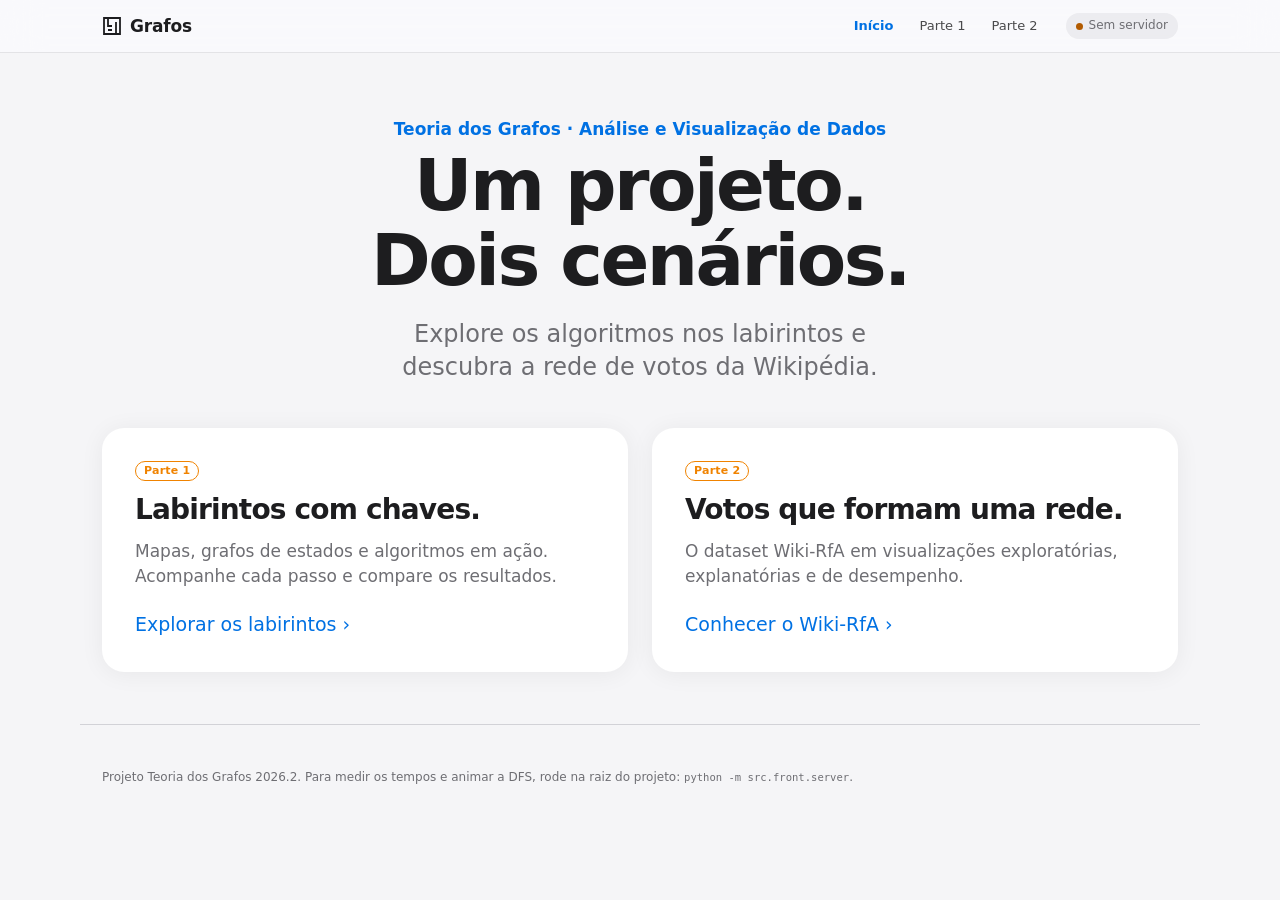
==== commit 8a55a4fa: "Criação de homepage no front e divisão de pt1 e pt2" ====
--- a/out/parte1/labirinto_interativo.html
+++ b/out/parte1/labirinto_interativo.html
@@ -6,40 +6,62 @@
   <meta name="viewport" content="width=device-width, initial-scale=1">
   <meta name="color-scheme" content="light dark">
   <meta name="description" content="Explore os labirintos do projeto de Teoria dos Grafos e compare BFS, DFS, Dijkstra e Bellman-Ford.">
-  <title>Labirintos</title>
-  <link rel="stylesheet" href="../../src/front/style.css">
-  <script src="../../src/front/dados.js" defer></script>
-  <script src="../../src/front/script.js" defer></script>
+  <title>Grafos · Projeto</title>
+  <link rel="stylesheet" href="/src/front/style.css">
+  <script src="/src/front/dados.js" defer></script>
+  <script src="/src/front/script.js" defer></script>
 </head>
 <body>
   <header class="nav">
     <div class="nav-inner">
-      <a class="brand" href="#inicio" aria-label="Labirintos, início">
+      <a class="brand" href="#inicio" aria-label="Projeto de grafos, início">
         <svg viewBox="0 0 20 20" aria-hidden="true"><path d="M2 2h16v16H2zM6 2v8h4M14 6v12M6 14h4" fill="none" stroke="currentColor" stroke-width="1.8"/></svg>
-        <span>Labirintos</span>
+        <span>Grafos</span>
       </a>
       <nav class="nav-links" aria-label="Seções">
-        <a href="#mapas">Mapas</a>
-        <a href="#palco" data-mode-link="single">Explorar</a>
-        <a href="#palco" data-mode-link="compare">Comparar</a>
-        <a href="#analises">Análises</a>
+        <a href="#inicio">Início</a>
+        <a href="#parte1">Parte 1</a>
+        <a href="#parte2">Parte 2</a>
       </nav>
       <span class="server-pill" id="server-pill" title="Situação do servidor de resultados"><i></i><span>Conectando</span></span>
     </div>
   </header>
 
+  <!-- [IA] ChatGPT (Codex) – telas separadas por navegação, mantendo a estética existente. -->
+  <nav class="section-nav" id="nav-parte1" aria-label="Parte 1" hidden>
+    <a href="#parte1">Mapas e exploração</a>
+    <a href="#comparar">Comparar algoritmos</a>
+    <a href="#analises">Análises do grafo</a>
+    <a href="#figuras">Figuras</a>
+  </nav>
+  <nav class="section-nav" id="nav-parte2" aria-label="Parte 2" hidden>
+    <a href="#exploratorias">Exploratórias</a>
+    <a href="#explanatorias">Explanatórias</a>
+    <a href="#desempenho">Desempenho</a>
+  </nav>
+
   <main id="inicio">
-    <section class="hero">
-      <p class="eyebrow">Teoria dos Grafos · Parte 1</p>
-      <h1>Desvende o labirinto.</h1>
-      <p class="hero-sub">Cada casa pode virar vários estados. Escolha um mapa, siga um algoritmo passo a passo ou coloque os quatro para correr lado a lado.</p>
-      <div class="hero-links">
-        <a class="link-cta" href="#palco" data-mode-link="single">Explorar um algoritmo <span aria-hidden="true">›</span></a>
-        <a class="link-cta" href="#palco" data-mode-link="compare">Comparar os quatro <span aria-hidden="true">›</span></a>
-      </div>
-    </section>
-
-    <section class="maps" id="mapas" aria-labelledby="mapas-titulo">
+    <section class="hero home" data-page="inicio">
+      <p class="eyebrow">Teoria dos Grafos · Análise e Visualização de Dados</p>
+      <h1>Um projeto.<br>Dois cenários.</h1>
+      <p class="hero-sub">Explore os algoritmos nos labirintos e descubra a rede de votos da Wikipédia.</p>
+      <div class="project-grid">
+        <a class="project-card" href="#parte1">
+          <span class="badge">Parte 1</span>
+          <h2>Labirintos com chaves.</h2>
+          <p>Mapas, grafos de estados e algoritmos em ação. Acompanhe cada passo e compare os resultados.</p>
+          <span class="link-cta">Explorar os labirintos <span aria-hidden="true">›</span></span>
+        </a>
+        <a class="project-card" href="#parte2">
+          <span class="badge">Parte 2</span>
+          <h2>Votos que formam uma rede.</h2>
+          <p>O dataset Wiki-RfA em visualizações exploratórias, explanatórias e de desempenho.</p>
+          <span class="link-cta">Conhecer o Wiki-RfA <span aria-hidden="true">›</span></span>
+        </a>
+      </div>
+    </section>
+
+    <section class="maps page-section" id="mapas" data-page="parte1" aria-labelledby="mapas-titulo" hidden>
       <div class="section-head">
         <h2 id="mapas-titulo">Escolha um mapa.</h2>
         <div class="toolbar">
@@ -57,11 +79,12 @@
       <div class="map-row" id="mapas-equipe" role="listbox" aria-label="Mapas da equipe"></div>
     </section>
 
-    <section class="stage-section" id="palco" aria-labelledby="palco-titulo">
+    <section class="stage-section" id="palco" data-page="palco" aria-labelledby="palco-titulo" hidden>
       <div class="section-head">
         <div>
           <p class="eyebrow" id="palco-mapa">—</p>
           <h2 id="palco-titulo">Siga cada passo.</h2>
+          <a class="link-cta" id="trocar-mapa" href="#parte1" hidden>Trocar mapa <span aria-hidden="true">›</span></a>
         </div>
         <div class="segmented segmented-large" role="radiogroup" aria-label="Modo de visualização">
           <button type="button" role="radio" aria-checked="true" data-mode="single">Um algoritmo</button>
@@ -120,7 +143,7 @@
       </div>
     </section>
 
-    <section class="analyses" id="analises" aria-labelledby="analises-titulo">
+    <section class="analyses" id="analises" data-page="analises" aria-labelledby="analises-titulo" hidden>
       <div class="section-head">
         <div>
           <p class="eyebrow">Além do caminho</p>
@@ -138,10 +161,34 @@
           <p class="card-sub">Como a DFS enxerga cada arco.</p>
           <div id="arc-view" class="card-body">Carregando…</div>
         </article>
-        <article class="card card-wide" id="figuras-card">
+      </div>
+    </section>
+
+    <section class="page-section" data-page="figuras" aria-labelledby="figuras-titulo" hidden>
+      <div class="section-head"><div><p class="eyebrow">Parte 1 · Labirintos</p><h2 id="figuras-titulo">Figuras do mapa selecionado.</h2></div><a class="link-cta" href="#parte1">Trocar mapa ›</a></div>
+        <article class="card" id="figuras-card">
           <h3>Figuras do projeto</h3>
           <p class="card-sub" id="figuras-sub">Geradas pelo src/viz.py a partir das saídas em out/parte1.</p>
           <div id="figures-view" class="figures"></div>
+        </article>
+    </section>
+
+    <section class="page-section" data-page="parte2" aria-labelledby="dataset-titulo" hidden>
+      <div class="section-head">
+        <div><p class="eyebrow">Parte 2 · Wiki-RfA</p><h2 id="dataset-titulo">A rede de votos da Wikipédia.</h2></div>
+        <span class="badge">11.376 usuários · 196.614 arcos</span>
+      </div>
+      <p class="dataset-intro">Cada voto liga um eleitor a um candidato. Navegue pelas figuras para conhecer os dados, acompanhar as explicações e comparar os algoritmos.</p>
+      <div class="dataset-layout">
+        <aside class="card figure-sidebar" aria-label="Seleção da figura">
+          <p class="eyebrow" id="figure-category">Exploratórias</p>
+          <div class="figure-list" id="dataset-figures"></div>
+        </aside>
+        <article class="card figure-viewer" aria-labelledby="dataset-figure-title">
+          <div class="section-head"><div><p class="eyebrow" id="dataset-figure-id"></p><h3 id="dataset-figure-title"></h3></div><span class="badge" id="dataset-figure-count"></span></div>
+          <figure><img id="dataset-image" class="dataset-image" alt=""><figcaption id="dataset-caption" class="card-sub"></figcaption></figure>
+          <p id="dataset-image-error" class="card-sub" role="status" hidden>Figura indisponível. Gere as imagens com <code>python -m src.viz --parte2</code>.</p>
+          <div class="figure-controls"><button class="ghost-button" id="figure-prev" type="button">‹ Anterior</button><a class="link-cta" id="figure-open" target="_blank" rel="noopener">Ampliar figura ↗</a><button class="ghost-button" id="figure-next" type="button">Próxima ›</button></div>
         </article>
       </div>
     </section>
--- a/src/front/style.css
+++ b/src/front/style.css
@@ -80,7 +80,8 @@
 }
 
 * { box-sizing: border-box; }
-html { scroll-behavior: smooth; scroll-padding-top: 64px; }
+html { scroll-behavior: auto; scroll-padding-top: 64px; }
+[hidden] { display: none !important; }
 body {
   margin: 0;
   background: var(--bg);
@@ -252,6 +253,39 @@
 
 .footer { max-width: 1120px; margin: 0 auto; padding: 32px max(22px, env(safe-area-inset-left)) 48px; font-size: 12px; color: var(--muted); border-top: 1px solid var(--line); }
 
+/* [IA] ChatGPT (Codex) – homepage e navegação por telas, com os tokens visuais existentes. */
+.nav-links a[aria-current="page"], .section-nav a[aria-current="page"] { color: var(--accent); opacity: 1; font-weight: 600; }
+.section-nav { display: flex; justify-content: center; flex-wrap: wrap; gap: 8px 24px; padding: 14px 22px; border-bottom: 1px solid var(--line); }
+.section-nav a { color: var(--muted); text-decoration: none; font-size: 14px; padding: 5px 0; }
+.page-section { padding-block: 44px; }
+.stage-section, .analyses { padding-top: 44px; }
+.home { padding-block: 64px 52px; }
+.home h1 { font-size: clamp(44px, 6.5vw, 72px); }
+.project-grid { display: grid; grid-template-columns: repeat(2, minmax(0, 1fr)); gap: 24px; margin-top: 44px; text-align: left; }
+.project-card { display: flex; flex-direction: column; align-items: start; gap: 14px; padding: 32px; background: var(--surface); color: var(--ink); text-decoration: none; border: 1px solid transparent; border-radius: var(--radius); box-shadow: var(--shadow); transition: border-color .2s, transform .2s; }
+.project-card:hover { border-color: var(--accent); transform: translateY(-3px); }
+.project-card h2 { font-size: 28px; }
+.project-card p { margin: 0 0 8px; color: var(--muted); font-size: 17px; }
+.project-card .link-cta { margin-top: auto; }
+.dataset-intro { margin: -4px 0 26px; max-width: 760px; color: var(--muted); }
+.dataset-layout { display: grid; grid-template-columns: 240px minmax(0, 1fr); gap: 20px; align-items: start; }
+.figure-sidebar { padding: 22px 14px; }
+.figure-sidebar .eyebrow { padding-inline: 10px; margin-bottom: 16px; }
+.figure-list { display: grid; gap: 8px; }
+.figure-list button { padding: 14px 12px; text-align: left; border: 1px solid transparent; background: transparent; border-radius: 12px; font-size: 14px; }
+.figure-list button span { display: block; margin-bottom: 5px; color: var(--muted); font-size: 12px; }
+.figure-list button[aria-pressed="true"] { border-color: var(--accent); background: color-mix(in srgb, var(--accent) 8%, var(--surface)); }
+.figure-viewer { padding: 24px; }
+.figure-viewer figure { margin: 0; }
+.dataset-image { display: block; width: 100%; height: min(58vh, 580px); object-fit: contain; border-radius: 12px; background: #fff; border: 1px solid var(--line); }
+.figure-viewer .card-sub { margin-block: 14px; }
+.figure-controls { display: flex; gap: 12px; align-items: center; justify-content: space-between; }
+.figure-controls button:disabled { opacity: .35; cursor: default; }
+@media (max-width: 900px) {
+  .dataset-layout { grid-template-columns: minmax(0, 1fr); }
+  .figure-list { grid-template-columns: repeat(2, minmax(0, 1fr)); }
+}
+
 @media (max-width: 900px) {
   .stage { grid-template-columns: minmax(0, 1fr); }
   .race { grid-template-columns: minmax(0, 1fr); }
@@ -261,8 +295,14 @@
   .speed { grid-template-columns: auto minmax(0, 1fr) auto; }
 }
 @media (max-width: 640px) {
-  .nav-links { display: none; }
+  .nav-links { display: flex; gap: 16px; }
+  .nav-inner { gap: 14px; }
   .server-pill { margin-left: auto; }
+  .server-pill > span { display: none; }
+  .project-grid { grid-template-columns: minmax(0, 1fr); }
+  .project-card { padding: 24px; }
+  .figure-viewer { padding: 16px; }
+  .figure-controls { flex-wrap: wrap; }
   .hero { padding-block: 64px 32px; }
   .bar { grid-template-columns: 96px minmax(0, 1fr) 84px; }
   .row { grid-template-columns: 84px minmax(0, 1fr) 76px; }
